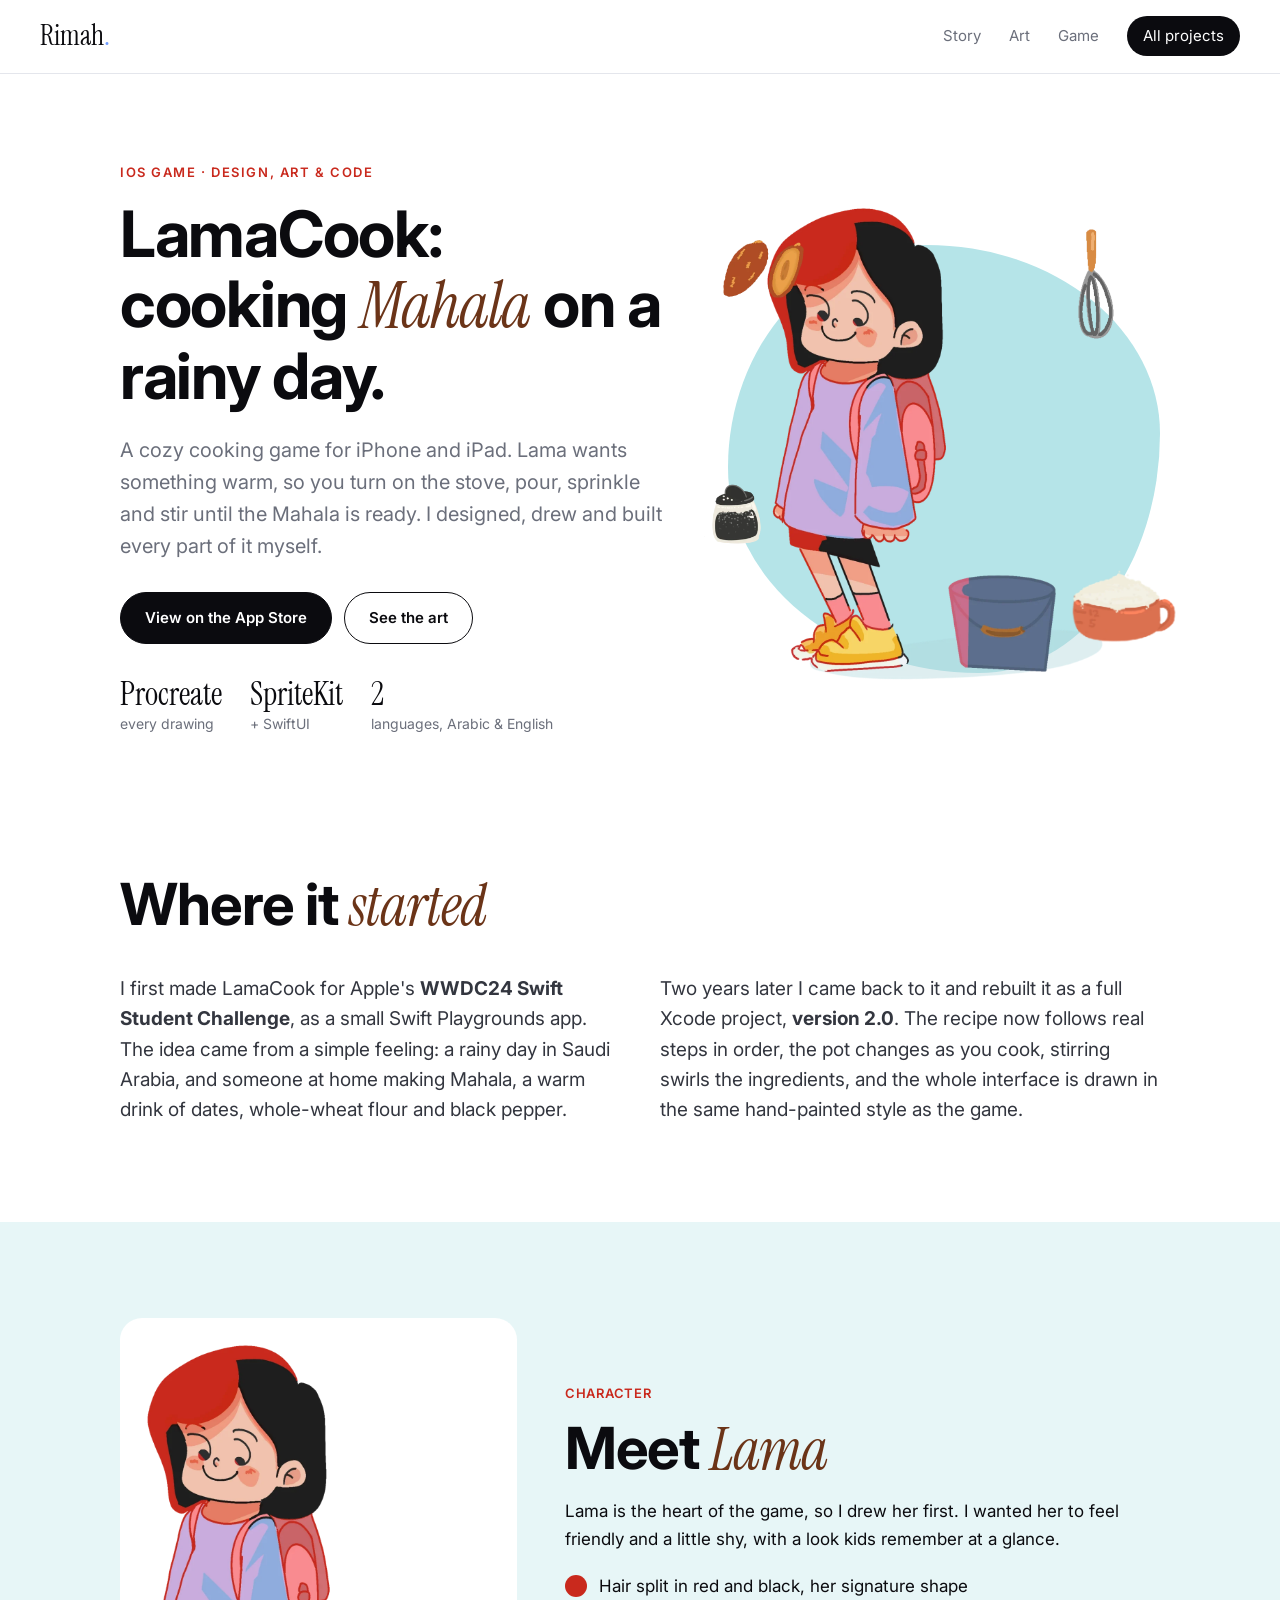
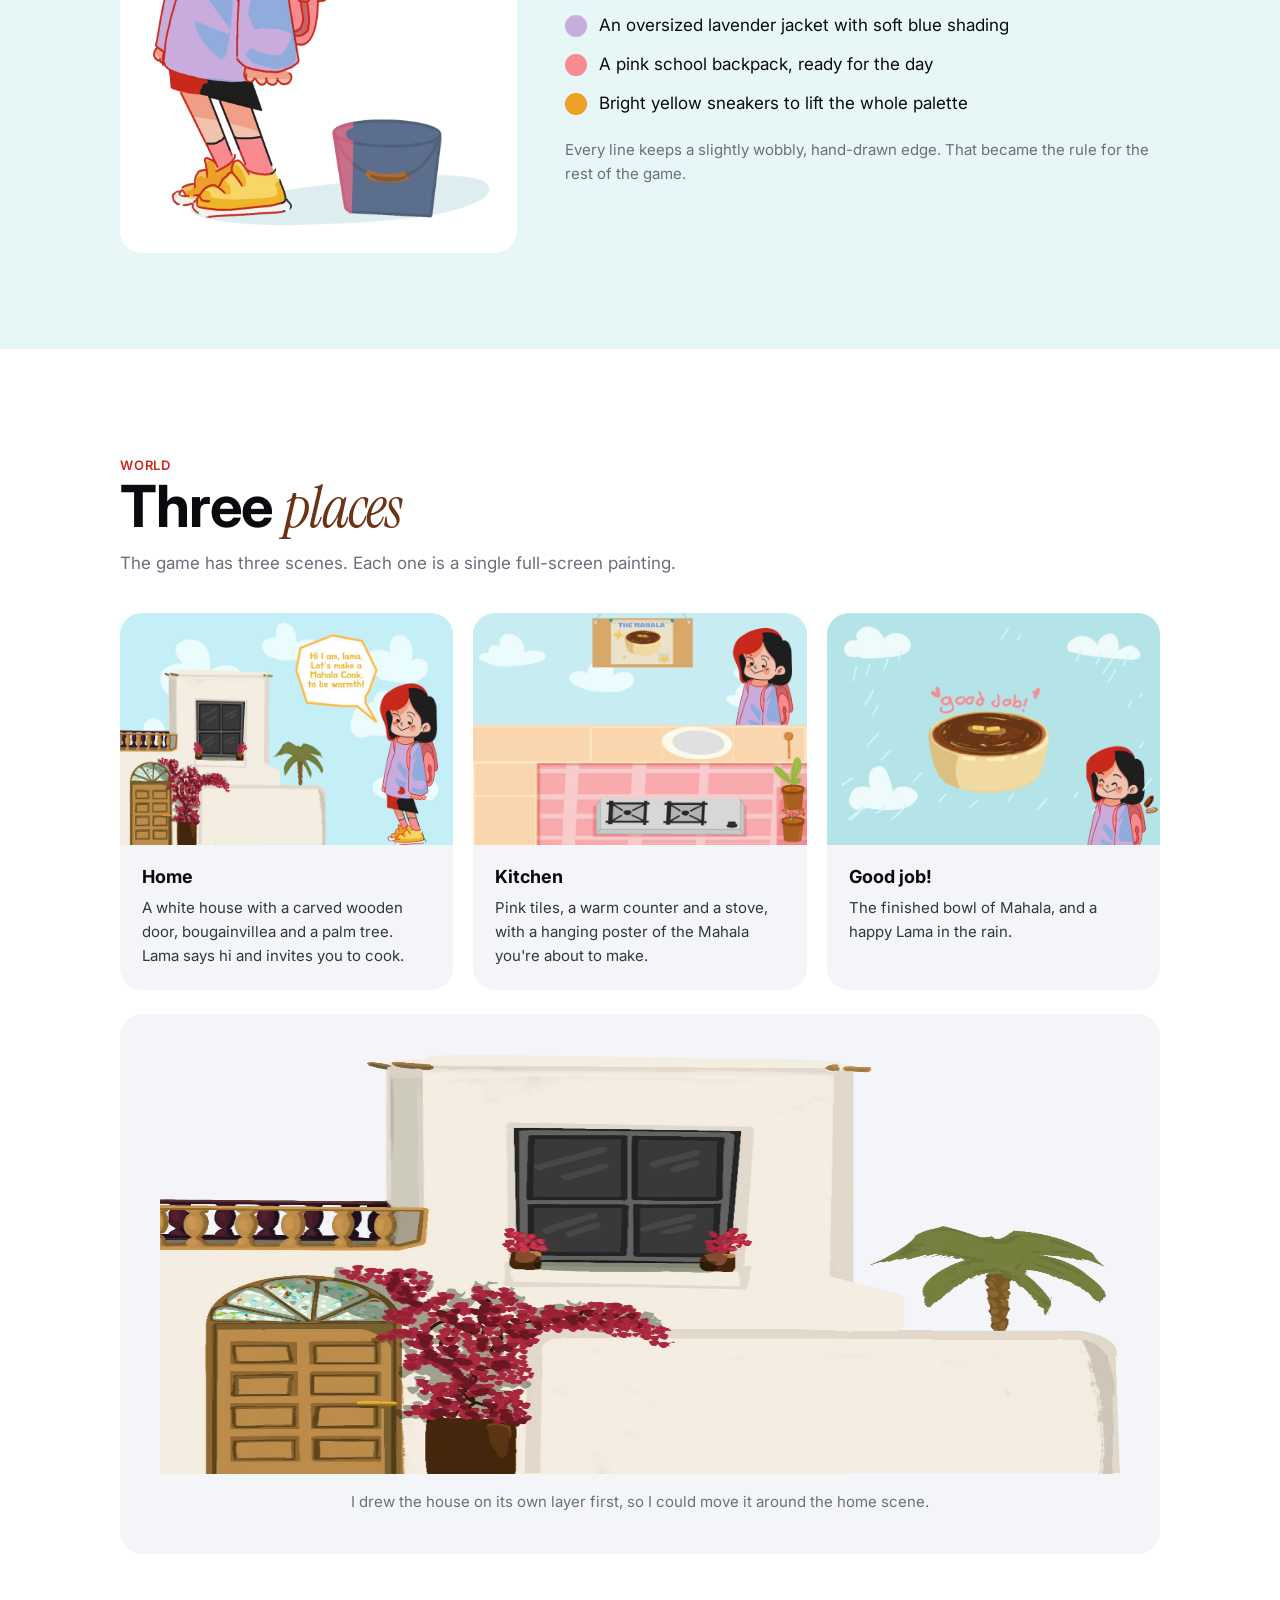
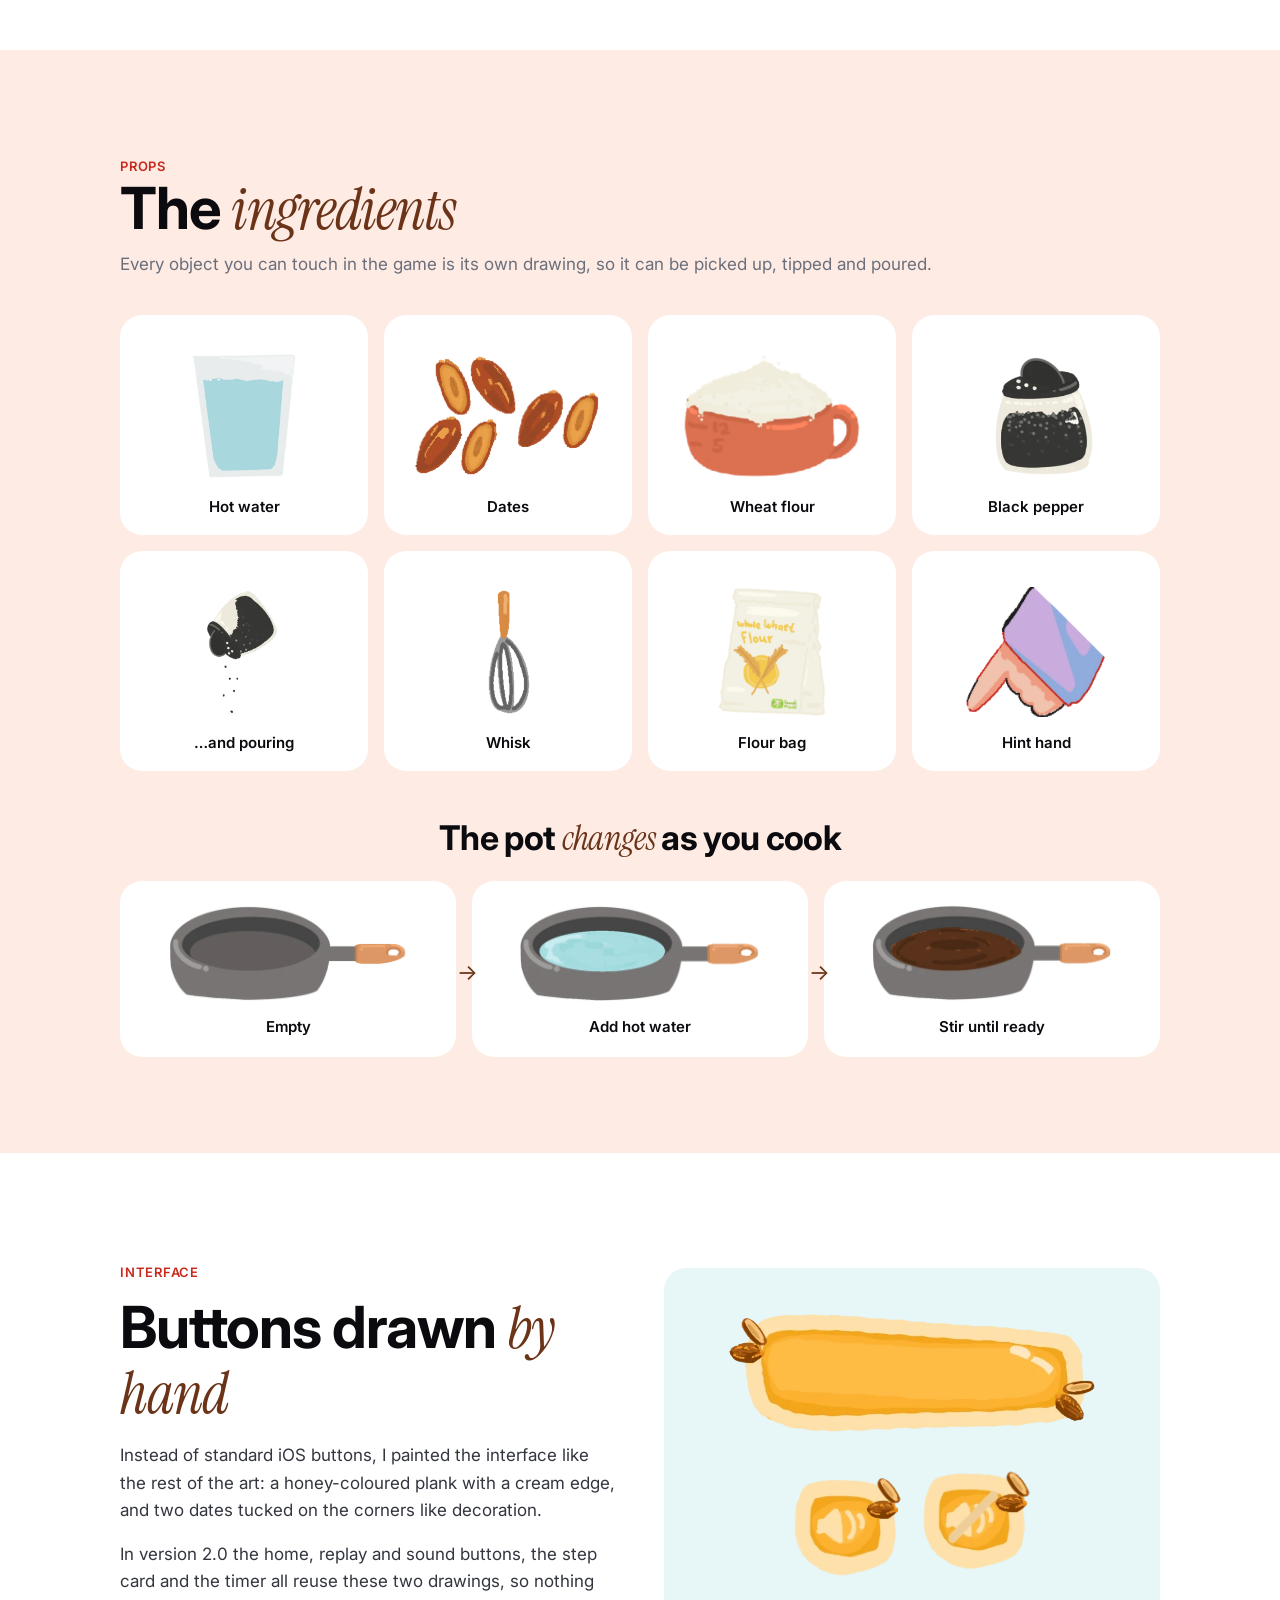
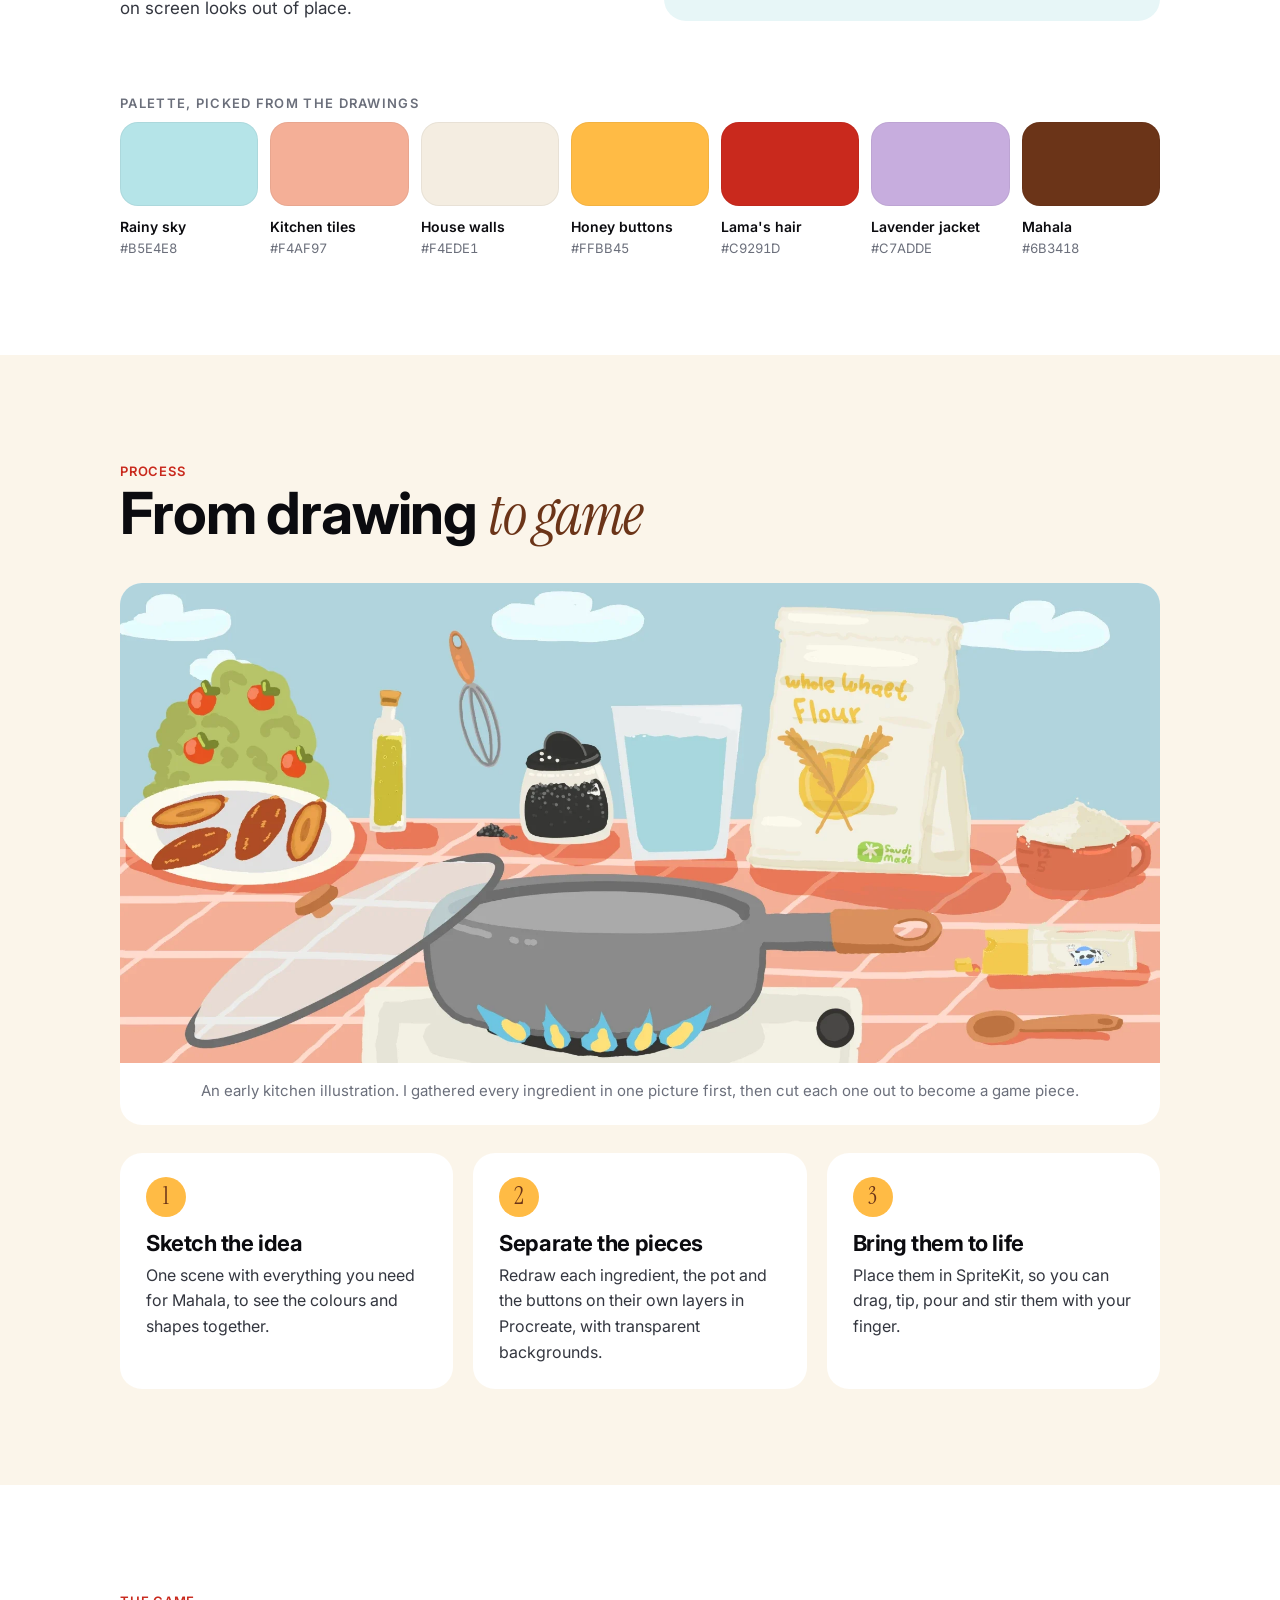
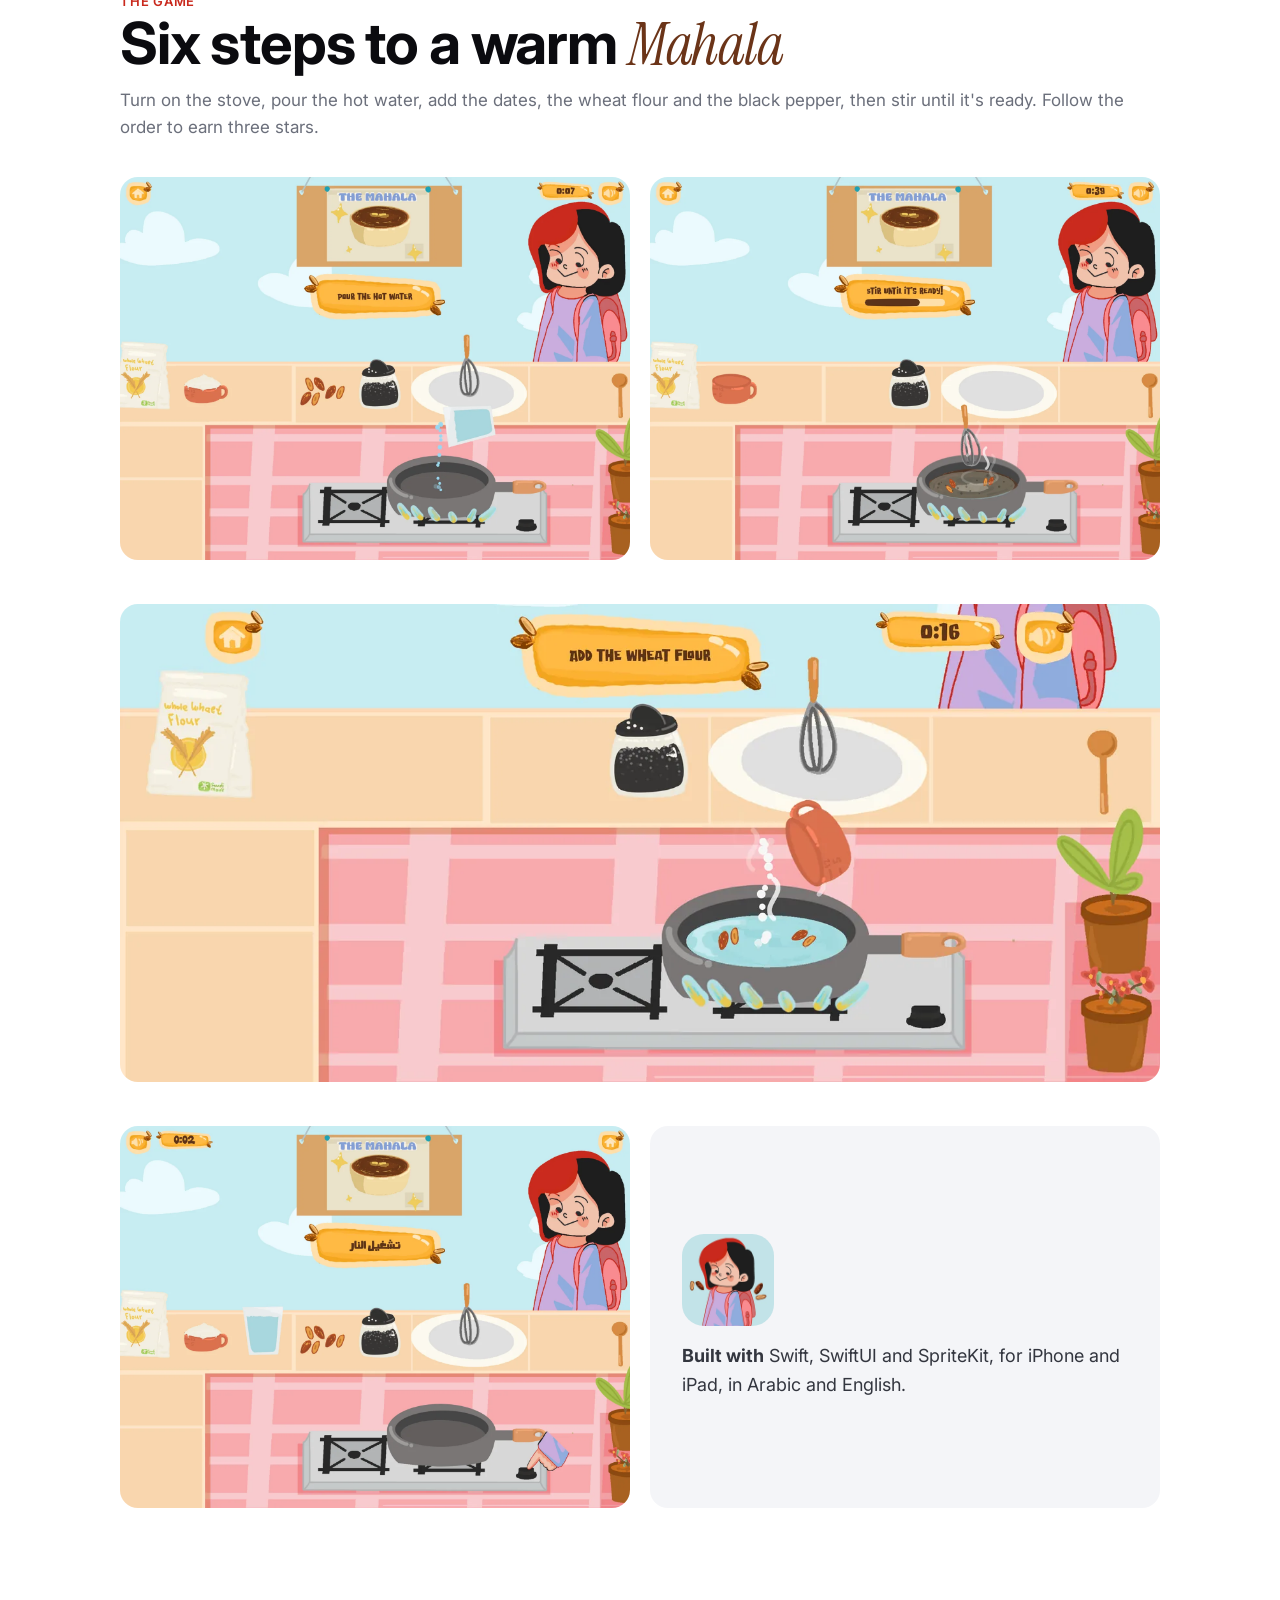
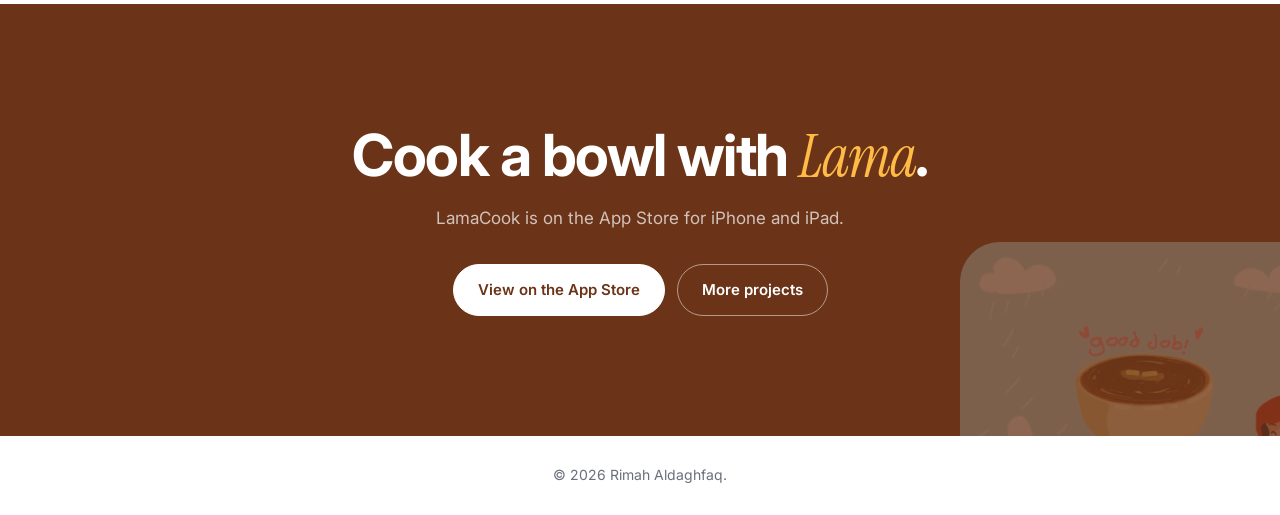
==== lamacook.html @ caafb380 "Add LamaCook game design and art page" ====
<!doctype html>
<html lang="en">
<head>
<meta charset="utf-8">
<meta name="viewport" content="width=device-width, initial-scale=1">
<title>LamaCook – Game design &amp; art · Rimah Aldaghfaq</title>
<meta name="description" content="How I designed and drew LamaCook, a cozy iOS cooking game about making Mahala on a rainy day. Character, world, props and hand-drawn UI, all drawn in Procreate.">
<meta property="og:title" content="LamaCook – Game design &amp; art">
<meta property="og:description" content="A cozy iOS cooking game, drawn by hand in Procreate.">
<meta property="og:image" content="assets/lamacook/good-job.webp">
<link rel="icon" href="assets/lamacook/icon.webp">
<link rel="preconnect" href="https://fonts.googleapis.com">
<link rel="preconnect" href="https://fonts.gstatic.com" crossorigin>
<link href="https://fonts.googleapis.com/css2?family=Instrument+Serif:ital@0;1&family=Inter:wght@300;400;500;600;700&display=swap" rel="stylesheet">
<link rel="stylesheet" href="styles.css">
<link rel="stylesheet" href="lamacook.css">
</head>
<body class="lc">

<header class="nav">
  <a class="brand" href="index.html">Rimah<span>.</span></a>
  <nav>
    <a href="#story">Story</a>
    <a href="#art">Art</a>
    <a href="#game">Game</a>
    <a class="pill" href="index.html#projects">All projects</a>
  </nav>
</header>

<main>

  <!-- HERO -->
  <section class="lc-hero">
    <div class="lc-hero-text">
      <p class="eyebrow">iOS game · Design, art &amp; code</p>
      <h1>LamaCook: cooking <em>Mahala</em> on a rainy day.</h1>
      <p class="lead">A cozy cooking game for iPhone and iPad. Lama wants something warm, so you turn on the stove, pour, sprinkle and stir until the Mahala is ready. I designed, drew and built every part of it myself.</p>
      <div class="cta">
        <a class="btn primary" href="https://apps.apple.com/app/id6478581944" target="_blank" rel="noopener">View on the App Store</a>
        <a class="btn" href="#art">See the art</a>
      </div>
      <ul class="lc-facts">
        <li><strong>Procreate</strong><span>every drawing</span></li>
        <li><strong>SpriteKit</strong><span>+ SwiftUI</span></li>
        <li><strong>2</strong><span>languages, Arabic &amp; English</span></li>
      </ul>
    </div>
    <div class="lc-hero-art" aria-hidden="true">
      <span class="lc-blob"></span>
      <img class="lc-lama" src="assets/lamacook/lama.webp" alt="" width="1000" height="1396">
      <img class="lc-float f1" src="assets/lamacook/date.webp" alt="" width="303" height="204">
      <img class="lc-float f2" src="assets/lamacook/whisk.webp" alt="" width="153" height="440">
      <img class="lc-float f3" src="assets/lamacook/cup.webp" alt="" width="488" height="343">
      <img class="lc-float f4" src="assets/lamacook/pepper.webp" alt="" width="236" height="244">
    </div>
  </section>

  <!-- STORY -->
  <section id="story" class="section lc-story">
    <div class="section-head">
      <h2>Where it <em>started</em></h2>
    </div>
    <div class="lc-two">
      <p>I first made LamaCook for Apple's <strong>WWDC24 Swift Student Challenge</strong>, as a small Swift Playgrounds app. The idea came from a simple feeling: a rainy day in Saudi Arabia, and someone at home making Mahala, a warm drink of dates, whole-wheat flour and black pepper.</p>
      <p>Two years later I came back to it and rebuilt it as a full Xcode project, <strong>version 2.0</strong>. The recipe now follows real steps in order, the pot changes as you cook, stirring swirls the ingredients, and the whole interface is drawn in the same hand-painted style as the game.</p>
    </div>
  </section>

  <!-- CHARACTER -->
  <section id="art" class="lc-band lc-sky">
    <div class="section lc-character">
      <div class="lc-character-art">
        <img src="assets/lamacook/lama.webp" alt="Lama, a girl with half red and half black hair, a lavender jacket, a pink backpack and yellow sneakers, standing next to a blue bucket" loading="lazy" width="1000" height="1396">
      </div>
      <div>
        <p class="tag">Character</p>
        <h2>Meet <em>Lama</em></h2>
        <p>Lama is the heart of the game, so I drew her first. I wanted her to feel friendly and a little shy, with a look kids remember at a glance.</p>
        <ul class="lc-notes">
          <li><b style="--c:#c9291d"></b>Hair split in red and black, her signature shape</li>
          <li><b style="--c:#c7adde"></b>An oversized lavender jacket with soft blue shading</li>
          <li><b style="--c:#f98b90"></b>A pink school backpack, ready for the day</li>
          <li><b style="--c:#ecA028"></b>Bright yellow sneakers to lift the whole palette</li>
        </ul>
        <p class="muted">Every line keeps a slightly wobbly, hand-drawn edge. That became the rule for the rest of the game.</p>
      </div>
    </div>
  </section>

  <!-- WORLD -->
  <section class="section">
    <div class="section-head">
      <p class="tag">World</p>
      <h2>Three <em>places</em></h2>
      <p>The game has three scenes. Each one is a single full-screen painting.</p>
    </div>
    <div class="lc-scenes">
      <figure class="lc-card">
        <img src="assets/lamacook/home-screen.webp" alt="Home screen: Lama in front of a white house with a palm tree and bougainvillea, saying hi in a speech bubble" loading="lazy" width="1600" height="1112">
        <figcaption><strong>Home</strong> A white house with a carved wooden door, bougainvillea and a palm tree. Lama says hi and invites you to cook.</figcaption>
      </figure>
      <figure class="lc-card">
        <img src="assets/lamacook/kitchen-screen.webp" alt="Kitchen scene: a pink tiled wall, a counter and a two-burner stove under a Mahala poster" loading="lazy" width="1600" height="1112">
        <figcaption><strong>Kitchen</strong> Pink tiles, a warm counter and a stove, with a hanging poster of the Mahala you're about to make.</figcaption>
      </figure>
      <figure class="lc-card">
        <img src="assets/lamacook/good-job.webp" alt="Result scene: a bowl of Mahala with butter on top, the words good job, and Lama smiling in the rain" loading="lazy" width="1600" height="1112">
        <figcaption><strong>Good job!</strong> The finished bowl of Mahala, and a happy Lama in the rain.</figcaption>
      </figure>
    </div>
    <figure class="lc-wide">
      <img src="assets/lamacook/house.webp" alt="The house drawing on its own, before it was placed in the home scene" loading="lazy" width="1239" height="1051">
      <figcaption>I drew the house on its own layer first, so I could move it around the home scene.</figcaption>
    </figure>
  </section>

  <!-- PROPS -->
  <section class="lc-band lc-tiles">
    <div class="section">
      <div class="section-head">
        <p class="tag">Props</p>
        <h2>The <em>ingredients</em></h2>
        <p>Every object you can touch in the game is its own drawing, so it can be picked up, tipped and poured.</p>
      </div>
      <div class="lc-props">
        <figure><img src="assets/lamacook/water.webp" alt="A glass of hot water" loading="lazy" width="379" height="446"><figcaption>Hot water</figcaption></figure>
        <figure><img src="assets/lamacook/dates.webp" alt="A handful of dates" loading="lazy" width="385" height="258"><figcaption>Dates</figcaption></figure>
        <figure><img src="assets/lamacook/cup.webp" alt="A red measuring cup full of flour" loading="lazy" width="488" height="343"><figcaption>Wheat flour</figcaption></figure>
        <figure><img src="assets/lamacook/pepper.webp" alt="A black pepper jar" loading="lazy" width="236" height="244"><figcaption>Black pepper</figcaption></figure>
        <figure><img src="assets/lamacook/pepper-pour.webp" alt="The pepper jar tipped over, with pepper falling" loading="lazy" width="257" height="409"><figcaption>…and pouring</figcaption></figure>
        <figure><img src="assets/lamacook/whisk.webp" alt="A whisk with a wooden handle" loading="lazy" width="153" height="440"><figcaption>Whisk</figcaption></figure>
        <figure><img src="assets/lamacook/flour.webp" alt="A bag of whole-wheat flour labelled Saudi made" loading="lazy" width="500" height="593"><figcaption>Flour bag</figcaption></figure>
        <figure><img src="assets/lamacook/hand.webp" alt="A pointing hand used for hints" loading="lazy" width="346" height="316"><figcaption>Hint hand</figcaption></figure>
      </div>

      <div class="lc-pot">
        <h3>The pot <em>changes</em> as you cook</h3>
        <ol>
          <li><img src="assets/lamacook/pot.webp" alt="An empty pan" loading="lazy" width="500" height="201"><span>Empty</span></li>
          <li><img src="assets/lamacook/water-pot.webp" alt="The pan with hot water" loading="lazy" width="500" height="200"><span>Add hot water</span></li>
          <li><img src="assets/lamacook/mahala-pot.webp" alt="The pan full of brown Mahala" loading="lazy" width="500" height="200"><span>Stir until ready</span></li>
        </ol>
      </div>
    </div>
  </section>

  <!-- UI -->
  <section class="section">
    <div class="lc-ui">
      <div>
        <p class="tag">Interface</p>
        <h2>Buttons drawn <em>by hand</em></h2>
        <p>Instead of standard iOS buttons, I painted the interface like the rest of the art: a honey-coloured plank with a cream edge, and two dates tucked on the corners like decoration.</p>
        <p>In version 2.0 the home, replay and sound buttons, the step card and the timer all reuse these two drawings, so nothing on screen looks out of place.</p>
      </div>
      <div class="lc-ui-art">
        <img src="assets/lamacook/plank.webp" alt="A honey-coloured plank button with dates on the corners" loading="lazy" width="720" height="248">
        <img src="assets/lamacook/sound-buttons.webp" alt="Sound on and sound off buttons in the same style" loading="lazy" width="524" height="243">
      </div>
    </div>

    <div class="lc-palette" aria-label="Colour palette">
      <h3 class="mini">Palette, picked from the drawings</h3>
      <ul>
        <li style="--c:#b5e4e8"><span>Rainy sky</span>#B5E4E8</li>
        <li style="--c:#f4af97"><span>Kitchen tiles</span>#F4AF97</li>
        <li style="--c:#f4ede1"><span>House walls</span>#F4EDE1</li>
        <li style="--c:#ffbb45"><span>Honey buttons</span>#FFBB45</li>
        <li style="--c:#c9291d"><span>Lama's hair</span>#C9291D</li>
        <li style="--c:#c7adde"><span>Lavender jacket</span>#C7ADDE</li>
        <li style="--c:#6b3418"><span>Mahala</span>#6B3418</li>
      </ul>
    </div>
  </section>

  <!-- PROCESS -->
  <section class="lc-band lc-cream">
    <div class="section">
      <div class="section-head">
        <p class="tag">Process</p>
        <h2>From drawing <em>to game</em></h2>
      </div>
      <figure class="lc-wide flat">
        <img src="assets/lamacook/kitchen.webp" alt="An early kitchen illustration with all the ingredients on a tiled counter: dates, oil, whisk, pepper, water, flour, a cup of flour, butter and a pan on the stove" loading="lazy" width="2000" height="923">
        <figcaption>An early kitchen illustration. I gathered every ingredient in one picture first, then cut each one out to become a game piece.</figcaption>
      </figure>
      <ol class="lc-steps">
        <li><b>1</b><h3>Sketch the idea</h3><p>One scene with everything you need for Mahala, to see the colours and shapes together.</p></li>
        <li><b>2</b><h3>Separate the pieces</h3><p>Redraw each ingredient, the pot and the buttons on their own layers in Procreate, with transparent backgrounds.</p></li>
        <li><b>3</b><h3>Bring them to life</h3><p>Place them in SpriteKit, so you can drag, tip, pour and stir them with your finger.</p></li>
      </ol>
    </div>
  </section>

  <!-- GAME -->
  <section id="game" class="section">
    <div class="section-head">
      <p class="tag">The game</p>
      <h2>Six steps to a warm <em>Mahala</em></h2>
      <p>Turn on the stove, pour the hot water, add the dates, the wheat flour and the black pepper, then stir until it's ready. Follow the order to earn three stars.</p>
    </div>
    <div class="lc-shots">
      <img src="assets/lamacook/shot-water.webp" alt="iPad: pouring hot water into the pan" loading="lazy" width="1600" height="1200">
      <img src="assets/lamacook/shot-stir.webp" alt="iPad: stirring the Mahala with the whisk" loading="lazy" width="1600" height="1200">
      <img class="wide" src="assets/lamacook/shot-flour.webp" alt="iPhone: adding the wheat flour" loading="lazy" width="1600" height="736">
      <img src="assets/lamacook/shot-arabic.webp" alt="iPad in Arabic: the first step, turning on the stove" loading="lazy" width="1600" height="1200">
      <div class="lc-shot-note">
        <img src="assets/lamacook/icon.webp" alt="LamaCook app icon" loading="lazy" width="400" height="400">
        <p><strong>Built with</strong> Swift, SwiftUI and SpriteKit, for iPhone and iPad, in Arabic and English.</p>
      </div>
    </div>
  </section>

  <!-- CTA -->
  <section class="contact lc-end">
    <img class="lc-end-art" src="assets/lamacook/good-job.webp" alt="" aria-hidden="true" loading="lazy" width="1600" height="1112">
    <h2>Cook a bowl with <em>Lama</em>.</h2>
    <p>LamaCook is on the App Store for iPhone and iPad.</p>
    <div class="cta center">
      <a class="btn primary" href="https://apps.apple.com/app/id6478581944" target="_blank" rel="noopener">View on the App Store</a>
      <a class="btn light" href="index.html#projects">More projects</a>
    </div>
  </section>
</main>

<footer>© 2026 Rimah Aldaghfaq. </footer>

</body>
</html>
---- styles.css ----
:root {
  --ink: #0b0b0f;
  --paper: #ffffff;
  --soft: #f4f5f8;
  --muted: #6b6f7b;
  --line: #e4e6ec;
  --blue: #6f9cff;
  --blue-deep: #3d6fe8;
  --blue-soft: #e8efff;
  --serif: "Instrument Serif", Georgia, "Times New Roman", serif;
  --sans: "Inter", -apple-system, BlinkMacSystemFont, "Segoe UI", Arial, sans-serif;
  --radius: 22px;
  --max: 1120px;
}

* { box-sizing: border-box; }
html { scroll-behavior: smooth; }
body {
  margin: 0;
  background: var(--paper);
  color: var(--ink);
  font-family: var(--sans);
  font-size: 17px;
  line-height: 1.6;
  -webkit-font-smoothing: antialiased;
}
img { max-width: 100%; height: auto; display: block; }
a { color: inherit; }
em { font-family: var(--serif); font-style: italic; font-weight: 400; }
h1, h2, h3 { line-height: 1.1; margin: 0; letter-spacing: -0.02em; }

/* NAV */
.nav {
  position: sticky; top: 0; z-index: 10;
  display: flex; justify-content: space-between; align-items: center;
  padding: 14px clamp(16px, 4vw, 40px);
  background: rgba(255,255,255,0.8);
  backdrop-filter: saturate(180%) blur(16px);
  -webkit-backdrop-filter: saturate(180%) blur(16px);
  border-bottom: 1px solid var(--line);
}
.brand { font-family: var(--serif); font-size: 28px; text-decoration: none; }
.brand span { color: var(--blue); }
.nav nav { display: flex; gap: clamp(10px, 2.5vw, 28px); align-items: center; font-size: 15px; }
.nav nav a { text-decoration: none; color: var(--muted); }
.nav nav a:hover { color: var(--ink); }
.nav .pill { color: var(--paper) !important; background: var(--ink); padding: 8px 16px; border-radius: 999px; }

/* HERO */
.hero {
  max-width: var(--max); margin: 0 auto;
  display: grid; grid-template-columns: 0.9fr 1.1fr; gap: 40px; align-items: center;
  padding: clamp(40px, 8vw, 96px) clamp(16px, 4vw, 40px) 56px;
}
.hero-logo { width: 100%; max-width: 380px; justify-self: center; filter: drop-shadow(0 30px 40px rgba(61,111,232,0.25)); animation: float 7s ease-in-out infinite; }
@keyframes float { 50% { transform: translateY(-14px) rotate(-1.5deg); } }
.eyebrow { text-transform: uppercase; letter-spacing: 0.12em; font-size: 13px; color: var(--blue-deep); font-weight: 600; margin: 0 0 16px; }
.hero h1 { font-size: clamp(38px, 5.4vw, 66px); font-weight: 700; }
.hero h1 em { color: var(--blue-deep); }
.lead { font-size: clamp(17px, 1.6vw, 20px); color: var(--muted); margin: 22px 0 30px; max-width: 34em; }

.cta { display: flex; flex-wrap: wrap; gap: 12px; }
.cta.center { justify-content: center; }
.btn {
  display: inline-block; text-decoration: none; font-weight: 600; font-size: 15px;
  padding: 13px 24px; border-radius: 999px; border: 1.5px solid var(--ink);
  transition: transform .15s ease, background .15s ease;
}
.btn:hover { transform: translateY(-2px); }
.btn.primary { background: var(--ink); color: var(--paper); }
.btn.light { border-color: rgba(255,255,255,0.5); color: var(--paper); }

/* STATS */
.stats {
  max-width: var(--max); margin: 0 auto 24px;
  display: grid; grid-template-columns: repeat(4, 1fr);
  padding: 0 clamp(16px, 4vw, 40px);
}
.stats div { padding: 22px 18px; border-top: 1px solid var(--line); }
.stats strong { display: block; font-family: var(--serif); font-size: 52px; font-weight: 400; line-height: 1; }
.stats span { color: var(--muted); font-size: 14px; }

/* SECTIONS */
.section { max-width: var(--max); margin: 0 auto; padding: clamp(56px, 8vw, 96px) clamp(16px, 4vw, 40px); }
.section-head { margin-bottom: 36px; }
.section-head h2, .about h2, .contact h2 { font-size: clamp(36px, 5vw, 58px); font-weight: 700; }
.section-head p { color: var(--muted); margin: 10px 0 0; }

/* PROJECTS */
.project {
  background: var(--soft); border-radius: var(--radius); overflow: hidden;
  display: flex; flex-direction: column;
  transition: transform .25s ease, box-shadow .25s ease;
}
.project:hover { transform: translateY(-4px); box-shadow: 0 24px 50px rgba(11,11,15,0.08); }
.project-body { padding: 26px 28px 30px; }
.project h3 { font-size: 30px; margin-bottom: 10px; }
.project p { margin: 0 0 12px; }
.project ul { margin: 4px 0 14px; padding-left: 20px; }
.project li { margin-bottom: 4px; }
.tag { font-size: 13px; font-weight: 600; color: var(--blue-deep); text-transform: uppercase; letter-spacing: 0.06em; }
.stack { font-size: 14px; color: var(--muted); margin-top: 8px !important; }
.link { font-weight: 600; color: var(--blue-deep); text-decoration: none; }

.featured, .wide { display: grid; grid-template-columns: 1.15fr 0.85fr; margin-bottom: 24px; }
.featured .project-body, .wide .project-body { padding: clamp(28px, 4vw, 48px); }
.featured h3, .wide h3 { font-size: clamp(36px, 4vw, 48px); }
.wide { margin-top: 24px; grid-template-columns: 0.9fr 1.1fr; }

.grid { display: grid; grid-template-columns: repeat(2, 1fr); gap: 24px; }

.project-art { min-height: 220px; display: grid; place-items: center; position: relative; }
.art-img { background: linear-gradient(160deg, var(--blue-soft), #fff); padding: 26px; }
.art-img img { border-radius: 14px; box-shadow: 0 18px 40px rgba(11,11,15,0.15); max-height: 260px; object-fit: contain; }
.art-img.dark { background: radial-gradient(circle at 70% 30%, #2a2350, var(--ink)); }

.art-hayah { background: radial-gradient(circle at 50% 40%, #dfe8ff, var(--blue-soft) 45%, #cfdcff); padding: 30px; gap: 18px; }
.ring {
  width: 180px; height: 180px; border-radius: 50%;
  display: flex; flex-direction: column; align-items: center; justify-content: center;
  background: rgba(255,255,255,0.75);
  box-shadow: inset 0 0 0 10px rgba(111,156,255,0.35), 0 20px 50px rgba(61,111,232,0.25);
}
.ring span, .ring small { font-size: 13px; color: var(--muted); text-transform: uppercase; letter-spacing: .1em; }
.ring strong { font-family: var(--serif); font-size: 72px; font-weight: 400; color: var(--blue-deep); line-height: 1; }
.signals { list-style: none; padding: 0; margin: 0; display: flex; flex-wrap: wrap; gap: 8px; justify-content: center; }
.signals li { background: #fff; border-radius: 999px; padding: 6px 14px; font-size: 13px; font-weight: 500; }

.art-wave { background: var(--ink); padding: 40px; }
.art-wave svg { width: 100%; height: 120px; }
.art-wave polyline { fill: none; stroke: var(--blue); stroke-width: 2.5; stroke-linejoin: round; stroke-linecap: round; vector-effect: non-scaling-stroke; }

.art-convert { background: linear-gradient(135deg, #fff, var(--blue-soft)); display: flex; gap: 18px; justify-content: center; align-items: center; }
.art-convert span { background: #fff; border-radius: 14px; padding: 26px 22px; font-weight: 700; letter-spacing: .08em; box-shadow: 0 14px 30px rgba(11,11,15,0.1); }
.art-convert b { font-size: 30px; color: var(--blue-deep); }

.art-lamacook { background: linear-gradient(160deg, #e7f6f7, #fdebe4); }
.wide .art-lamacook img { max-height: 320px; }

.art-jarrah { background: linear-gradient(160deg, #fff6ec, #ffe7d1); }
.art-jarrah span { font-family: var(--serif); font-style: italic; font-size: 30px; color: #8a5a2b; padding: 0 24px; text-align: center; }

/* EXPERIENCE */
.dark-band { max-width: none; background: var(--ink); color: var(--paper); }
.dark-band > * { max-width: calc(var(--max) - 80px); margin-left: auto; margin-right: auto; }
.timeline { list-style: none; padding: 0; margin: 0; }
.timeline li { display: grid; grid-template-columns: 220px 1fr; gap: 24px; padding: 30px 0; border-top: 1px solid rgba(255,255,255,0.14); }
.timeline .when { color: var(--blue); font-weight: 500; margin: 4px 0 0; }
.timeline h3 { font-size: 26px; }
.timeline .where { color: rgba(255,255,255,0.6); margin: 6px 0 10px; }
.timeline p { margin-top: 0; color: rgba(255,255,255,0.85); }

/* ABOUT */
.about { display: grid; grid-template-columns: 1fr 1fr; gap: 48px; }
.about-text p { color: #33363f; font-size: 18px; }
.mini { font-size: 13px; text-transform: uppercase; letter-spacing: .1em; color: var(--muted); margin: 28px 0 12px; font-weight: 600; }
.card .mini { margin-top: 0; }
.chips { list-style: none; padding: 0; margin: 0; display: flex; flex-wrap: wrap; gap: 8px; }
.chips li { border: 1px solid var(--line); border-radius: 999px; padding: 6px 14px; font-size: 14px; }
.cards { display: grid; gap: 16px; }
.card { background: var(--soft); border-radius: var(--radius); padding: 24px 26px; }
.card p { margin: 0 0 12px; }
.card p:last-child { margin: 0; }
.muted { color: var(--muted); font-size: 15px; }
.plain { margin: 0; padding-left: 18px; }
.plain li { margin-bottom: 6px; }

/* CONTACT */
.contact {
  position: relative; overflow: hidden; text-align: center;
  background: var(--ink); color: var(--paper);
  padding: clamp(72px, 10vw, 120px) clamp(16px, 4vw, 40px);
}
.contact h2 { position: relative; }
.contact h2 em { color: var(--blue); }
.contact p { position: relative; color: rgba(255,255,255,0.7); margin: 16px 0 32px; }
.contact .cta { position: relative; }
.contact .btn.primary { background: var(--paper); color: var(--ink); border-color: var(--paper); }
.glass { position: absolute; width: 420px; right: -80px; top: -60px; opacity: 0.35; pointer-events: none; }

footer { text-align: center; padding: 28px 16px; color: var(--muted); font-size: 14px; }

/* RESPONSIVE */
@media (max-width: 880px) {
  .hero, .featured, .wide, .about { grid-template-columns: 1fr; }
  .hero { text-align: left; }
  .hero { gap: 12px; padding-top: 32px; }
  .hero-logo { max-width: 170px; justify-self: start; }
  .featured .project-art, .wide .project-art { order: -1; }
  .stats { grid-template-columns: repeat(2, 1fr); }
  .timeline li { grid-template-columns: 1fr; gap: 6px; }
}
@media (max-width: 600px) {
  body { font-size: 16px; }
  .grid { grid-template-columns: 1fr; }
  .nav nav a:not(.pill) { display: none; }
  .stats strong { font-size: 42px; }
  .glass { width: 260px; right: -90px; }
}
@media (prefers-reduced-motion: reduce) {
  .hero-logo { animation: none; }
  html { scroll-behavior: auto; }
}
---- lamacook.css ----
/* LamaCook project page. Uses the shared styles.css and adds the game's warm palette. */
.lc {
  --sky: #b5e4e8;
  --sky-soft: #e7f6f7;
  --tile: #f4af97;
  --tile-soft: #fdebe4;
  --cream: #fbf5ea;
  --honey: #ffbb45;
  --brown: #6b3418;
  --berry: #c9291d;
}
.lc .eyebrow, .lc .tag { color: var(--berry); }
.lc h1 em, .lc h2 em, .lc h3 em { color: var(--brown); }

/* HERO */
.lc-hero {
  max-width: var(--max); margin: 0 auto;
  display: grid; grid-template-columns: 1.1fr 0.9fr; gap: 40px; align-items: center;
  padding: clamp(40px, 7vw, 88px) clamp(16px, 4vw, 40px) 40px;
}
.lc-hero h1 { font-size: clamp(38px, 5.2vw, 64px); font-weight: 700; }
.lc-facts { list-style: none; padding: 0; margin: 34px 0 0; display: flex; flex-wrap: wrap; gap: 28px; }
.lc-facts strong { display: block; font-family: var(--serif); font-weight: 400; font-size: 32px; line-height: 1; }
.lc-facts span { color: var(--muted); font-size: 14px; }

.lc-hero-art { position: relative; aspect-ratio: 1 / 1.08; max-width: 460px; width: 100%; justify-self: center; }
.lc-blob {
  position: absolute; inset: 8% 0 4% 4%;
  background: var(--sky);
  border-radius: 46% 54% 42% 58% / 52% 44% 56% 48%;
}
.lc-lama { position: absolute; left: 12%; bottom: 2%; width: 76%; }
.lc-float { position: absolute; animation: bob 6s ease-in-out infinite; }
.f1 { width: 22%; top: 6%; left: 2%; }
.f2 { width: 9%; top: 4%; right: 10%; animation-delay: -1.5s; }
.f3 { width: 24%; bottom: 10%; right: -4%; animation-delay: -3s; }
.f4 { width: 14%; bottom: 30%; left: -2%; animation-delay: -4.5s; }
@keyframes bob { 50% { transform: translateY(-12px) rotate(-6deg); } }

/* STORY */
.lc-two { display: grid; grid-template-columns: 1fr 1fr; gap: 40px; }
.lc-two p { font-size: 19px; color: #33363f; margin: 0; }

/* COLOURED BANDS */
.lc-band { max-width: none; }
.lc-sky { background: var(--sky-soft); }
.lc-tiles { background: var(--tile-soft); }
.lc-cream { background: var(--cream); }

/* CHARACTER */
.lc-character { display: grid; grid-template-columns: 0.8fr 1.2fr; gap: 48px; align-items: center; }
.lc-character-art { background: #fff; border-radius: var(--radius); padding: 24px; }
.lc-character h2 { font-size: clamp(36px, 5vw, 58px); margin: 6px 0 16px; }
.lc-notes { list-style: none; padding: 0; margin: 20px 0; display: grid; gap: 12px; }
.lc-notes li { display: flex; gap: 12px; align-items: center; }
.lc-notes b { flex: none; width: 22px; height: 22px; border-radius: 50%; background: var(--c); }

/* SCENES */
.lc-scenes { display: grid; grid-template-columns: repeat(3, 1fr); gap: 20px; }
.lc-card { margin: 0; background: var(--soft); border-radius: var(--radius); overflow: hidden; }
.lc-card img { aspect-ratio: 1600 / 1112; object-fit: cover; width: 100%; }
.lc-card figcaption { padding: 18px 22px 22px; font-size: 15px; color: #33363f; }
.lc-card strong { display: block; font-size: 18px; color: var(--ink); margin-bottom: 4px; }
.lc-wide { margin: 24px 0 0; background: var(--soft); border-radius: var(--radius); padding: clamp(20px, 4vw, 40px); }
.lc-wide img { max-height: 420px; margin: 0 auto; }
.lc-wide figcaption { text-align: center; color: var(--muted); font-size: 15px; margin-top: 16px; }
.lc-wide.flat { background: #fff; padding: 0; overflow: hidden; }
.lc-wide.flat img { max-height: none; width: 100%; }
.lc-wide.flat figcaption { padding: 0 24px 22px; }

/* PROPS */
.lc-props { display: grid; grid-template-columns: repeat(4, 1fr); gap: 16px; }
.lc-props figure {
  margin: 0; background: #fff; border-radius: var(--radius);
  display: flex; flex-direction: column; align-items: center; justify-content: flex-end;
  padding: 24px 16px 16px; min-height: 220px;
  transition: transform .25s ease;
}
.lc-props figure:hover { transform: translateY(-4px) rotate(-1deg); }
.lc-props img { max-height: 130px; width: auto; object-fit: contain; flex: 1; }
.lc-props figcaption { margin-top: 14px; font-weight: 600; font-size: 15px; }

.lc-pot { margin-top: 48px; text-align: center; }
.lc-pot h3 { font-size: clamp(26px, 3vw, 34px); margin-bottom: 24px; }
.lc-pot ol { list-style: none; padding: 0; margin: 0; display: grid; grid-template-columns: repeat(3, 1fr); gap: 16px; counter-reset: pot; }
.lc-pot li { background: #fff; border-radius: var(--radius); padding: 24px 20px 18px; display: flex; flex-direction: column; align-items: center; gap: 14px; position: relative; }
.lc-pot li + li::before { content: "→"; position: absolute; left: -15px; top: 42%; font-size: 22px; color: var(--brown); }
.lc-pot img { height: 96px; width: auto; object-fit: contain; }
.lc-pot span { font-weight: 600; font-size: 15px; }

/* UI */
.lc-ui { display: grid; grid-template-columns: 1fr 1fr; gap: 48px; align-items: center; }
.lc-ui h2 { font-size: clamp(36px, 5vw, 58px); margin: 6px 0 16px; }
.lc-ui p { color: #33363f; }
.lc-ui-art { background: var(--sky-soft); border-radius: var(--radius); padding: 40px 28px; display: grid; gap: 28px; justify-items: center; }
.lc-ui-art img:first-child { width: 86%; }
.lc-ui-art img:last-child { width: 56%; }

.lc-palette { margin-top: 56px; }
.lc-palette ul { list-style: none; padding: 0; margin: 0; display: grid; grid-template-columns: repeat(7, 1fr); gap: 12px; }
.lc-palette li { font-size: 13px; color: var(--muted); font-variant-numeric: tabular-nums; }
.lc-palette li::before { content: ""; display: block; height: 84px; border-radius: 18px; background: var(--c); margin-bottom: 10px; box-shadow: inset 0 0 0 1px rgba(0,0,0,0.05); }
.lc-palette span { display: block; color: var(--ink); font-weight: 600; font-size: 14px; }

/* PROCESS */
.lc-steps { list-style: none; padding: 0; margin: 28px 0 0; display: grid; grid-template-columns: repeat(3, 1fr); gap: 20px; }
.lc-steps li { background: #fff; border-radius: var(--radius); padding: 24px 26px; }
.lc-steps b {
  display: grid; place-items: center; width: 40px; height: 40px; border-radius: 50%;
  background: var(--honey); color: var(--brown); font-family: var(--serif); font-size: 24px; font-weight: 400; margin-bottom: 14px;
}
.lc-steps h3 { font-size: 22px; margin-bottom: 8px; }
.lc-steps p { margin: 0; color: #33363f; font-size: 16px; }

/* SCREENSHOTS */
.lc-shots { display: grid; grid-template-columns: repeat(2, 1fr); gap: 20px; }
.lc-shots img { border-radius: 18px; width: 100%; }
.lc-shots .wide { grid-column: span 2; }
.lc-shot-note { background: var(--soft); border-radius: 18px; display: flex; flex-direction: column; justify-content: center; align-items: flex-start; gap: 16px; padding: 32px; }
.lc-shot-note img { width: 92px; border-radius: 22px; }
.lc-shot-note p { margin: 0; font-size: 18px; color: #33363f; }

/* END */
.lc-end { background: var(--brown); }
.lc-end .btn.primary { color: var(--brown); }
.lc-end h2 em { color: var(--honey); }
.lc-end-art { position: absolute; width: 380px; right: -60px; bottom: -70px; opacity: 0.25; border-radius: 40px; pointer-events: none; }

/* RESPONSIVE */
@media (max-width: 880px) {
  .lc-hero, .lc-two, .lc-character, .lc-ui { grid-template-columns: 1fr; }
  .lc-hero-art { max-width: 320px; order: -1; }
  .lc-scenes { grid-template-columns: 1fr; }
  .lc-props { grid-template-columns: repeat(2, 1fr); }
  .lc-palette ul { grid-template-columns: repeat(4, 1fr); }
  .lc-steps { grid-template-columns: 1fr; }
  .lc-character-art { max-width: 360px; }
}
@media (max-width: 600px) {
  .lc-shots { grid-template-columns: 1fr; }
  .lc-shots .wide { grid-column: auto; }
  .lc-pot ol { grid-template-columns: 1fr; }
  .lc-pot li + li::before { content: "↓"; left: 50%; top: -22px; transform: translateX(-50%); }
  .lc-palette ul { grid-template-columns: repeat(2, 1fr); }
  .lc-end-art { width: 240px; }
}
@media (prefers-reduced-motion: reduce) {
  .lc-float { animation: none; }
}
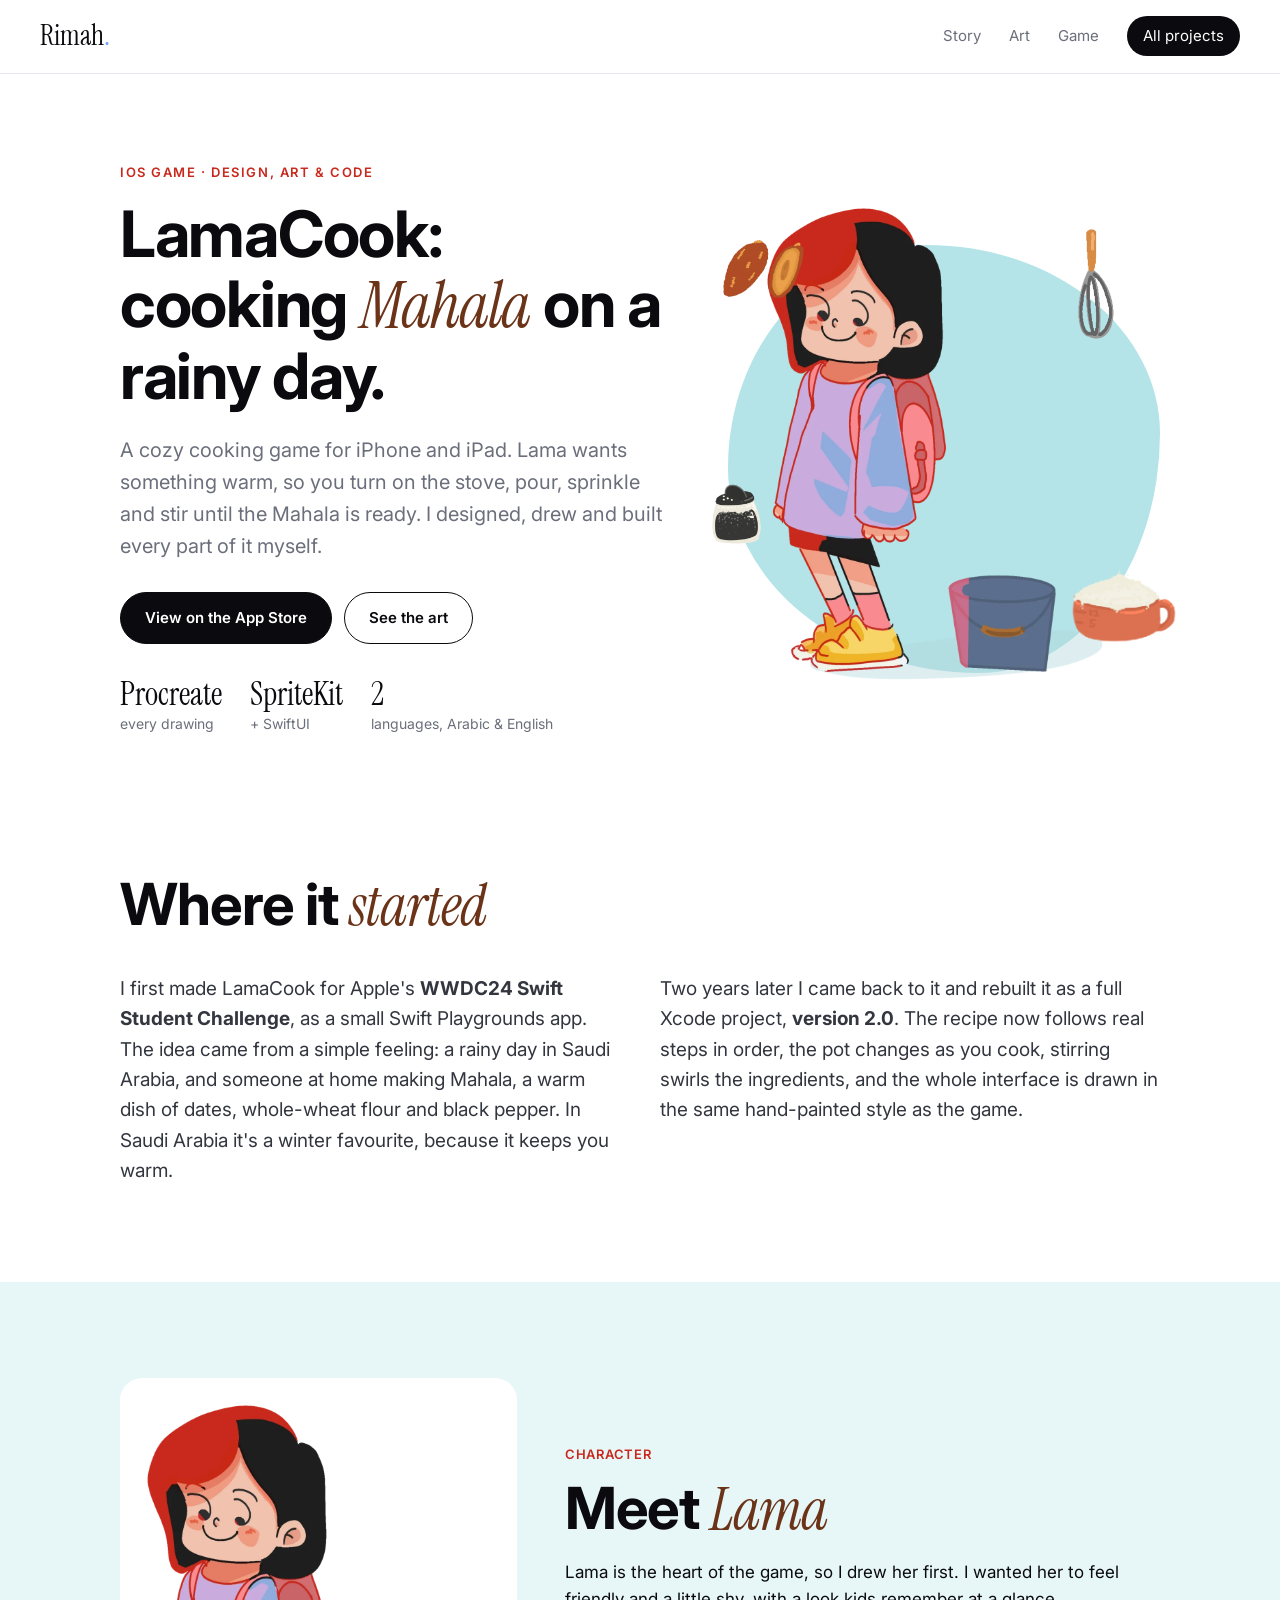
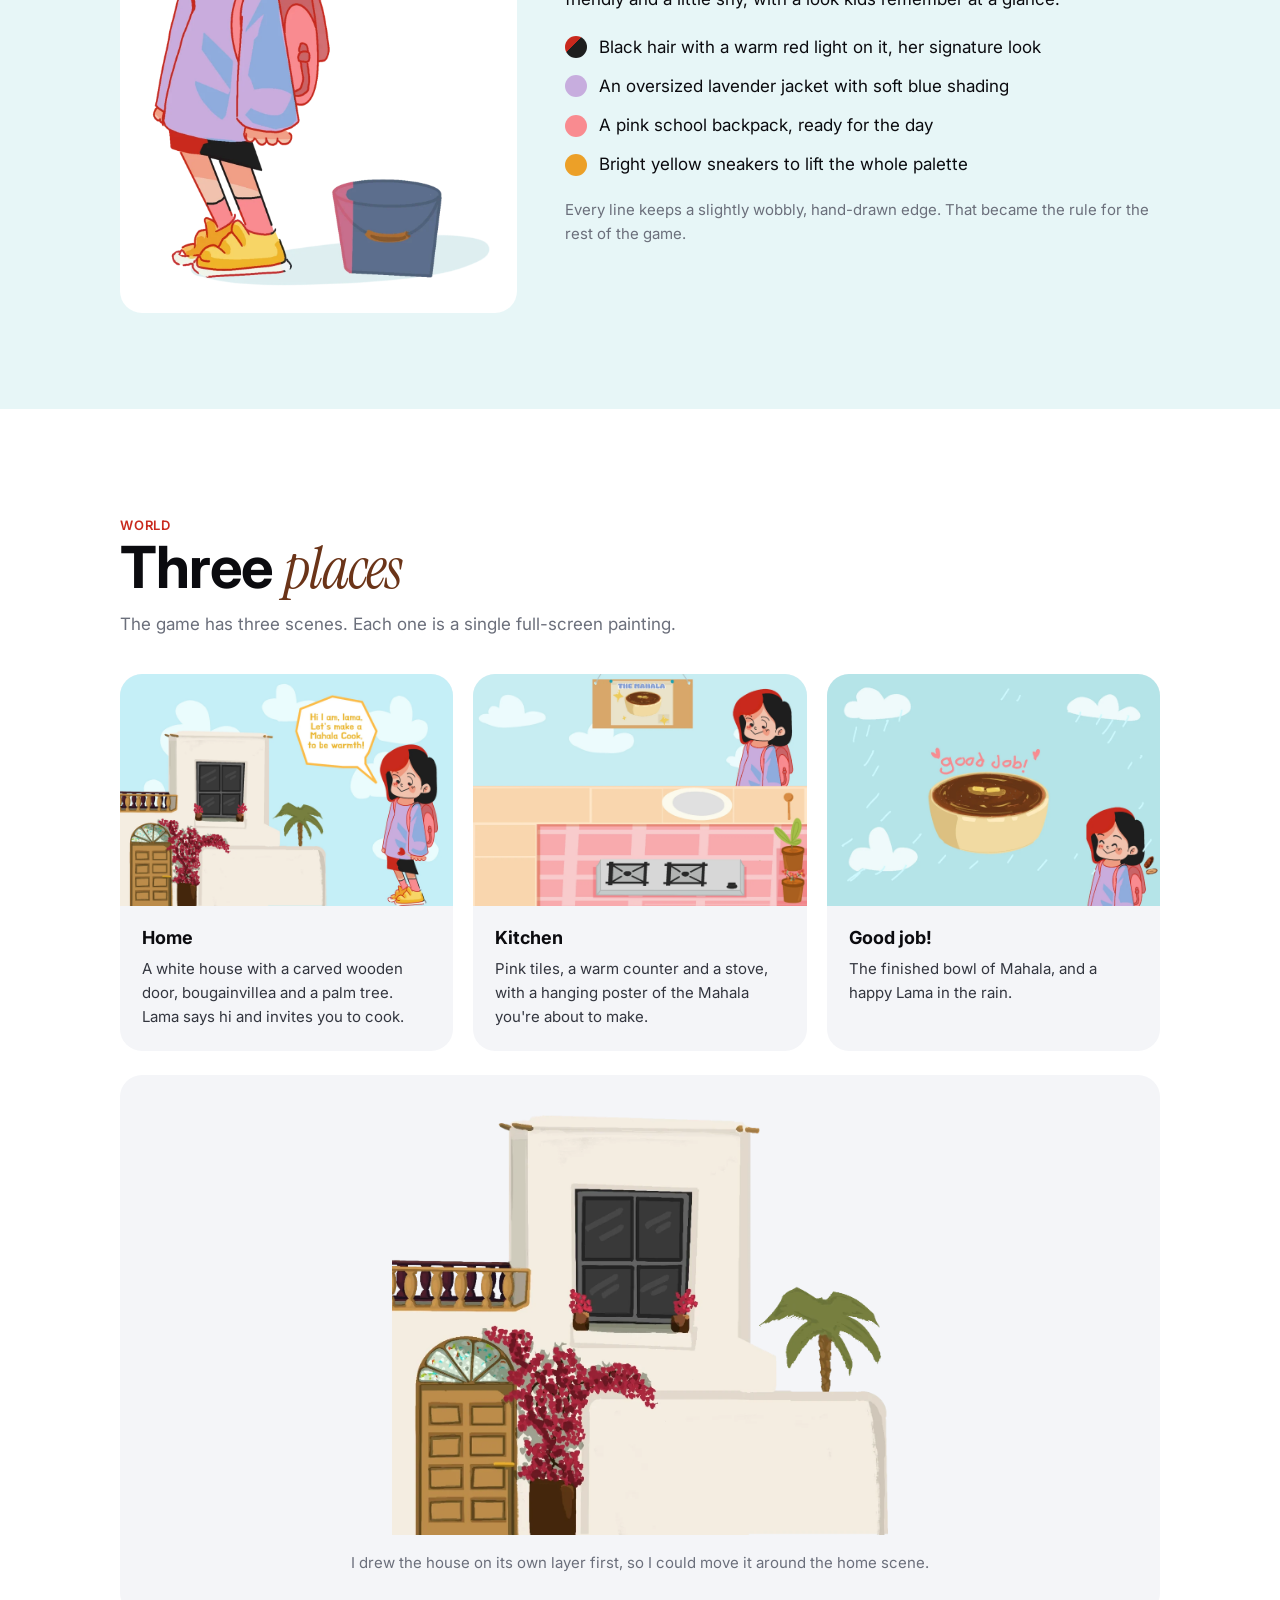
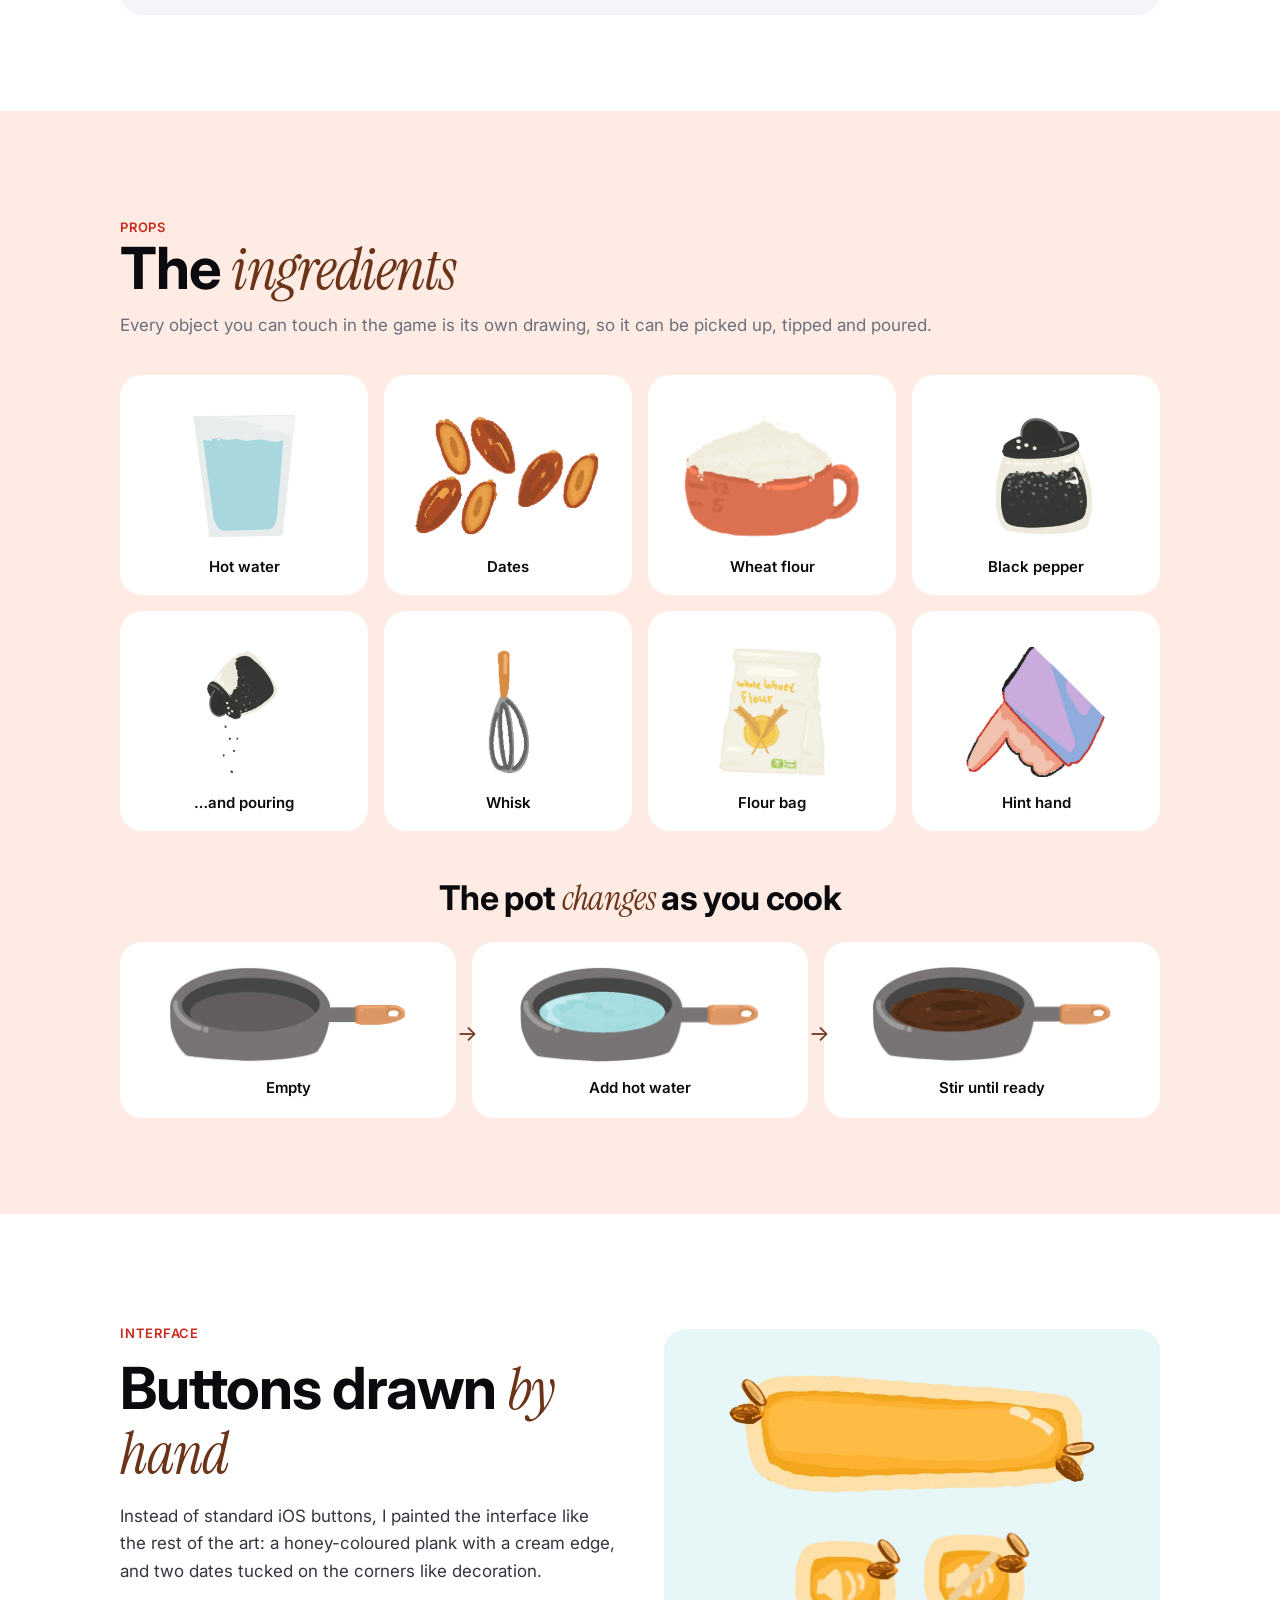
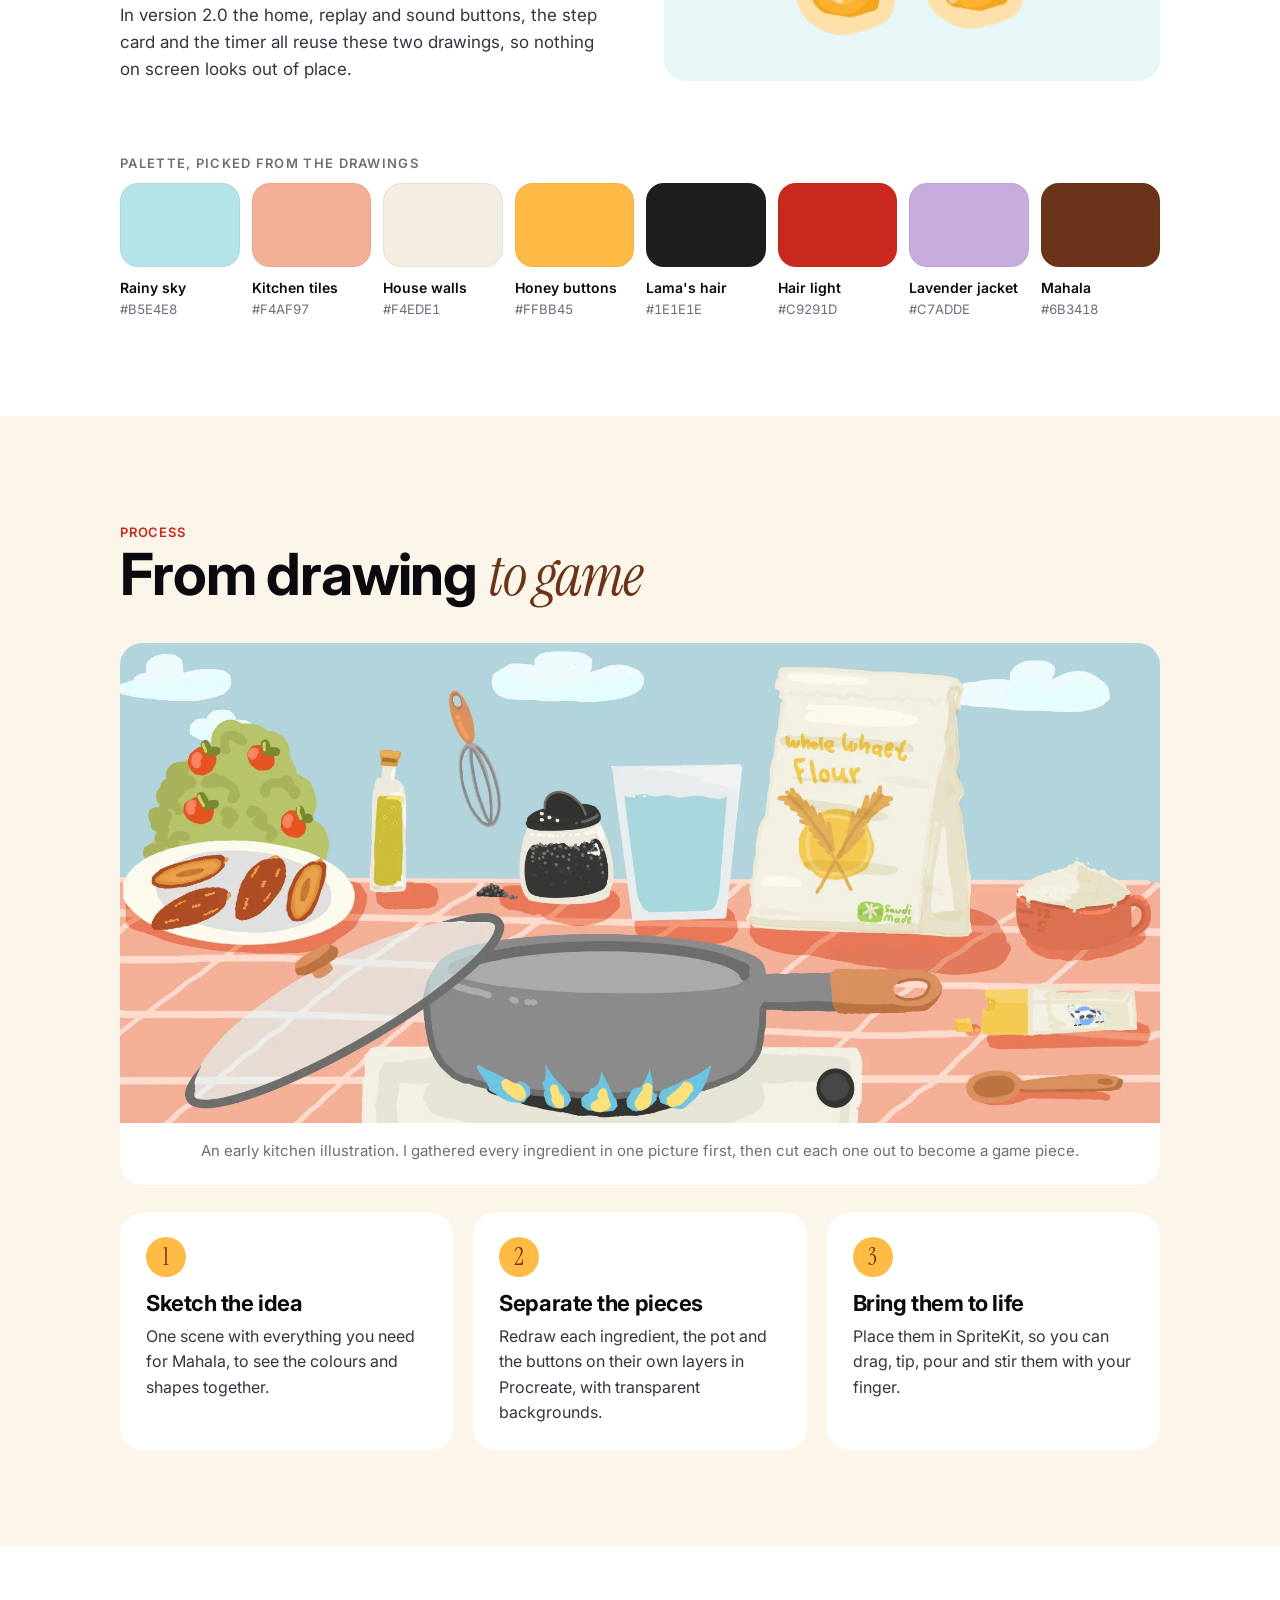
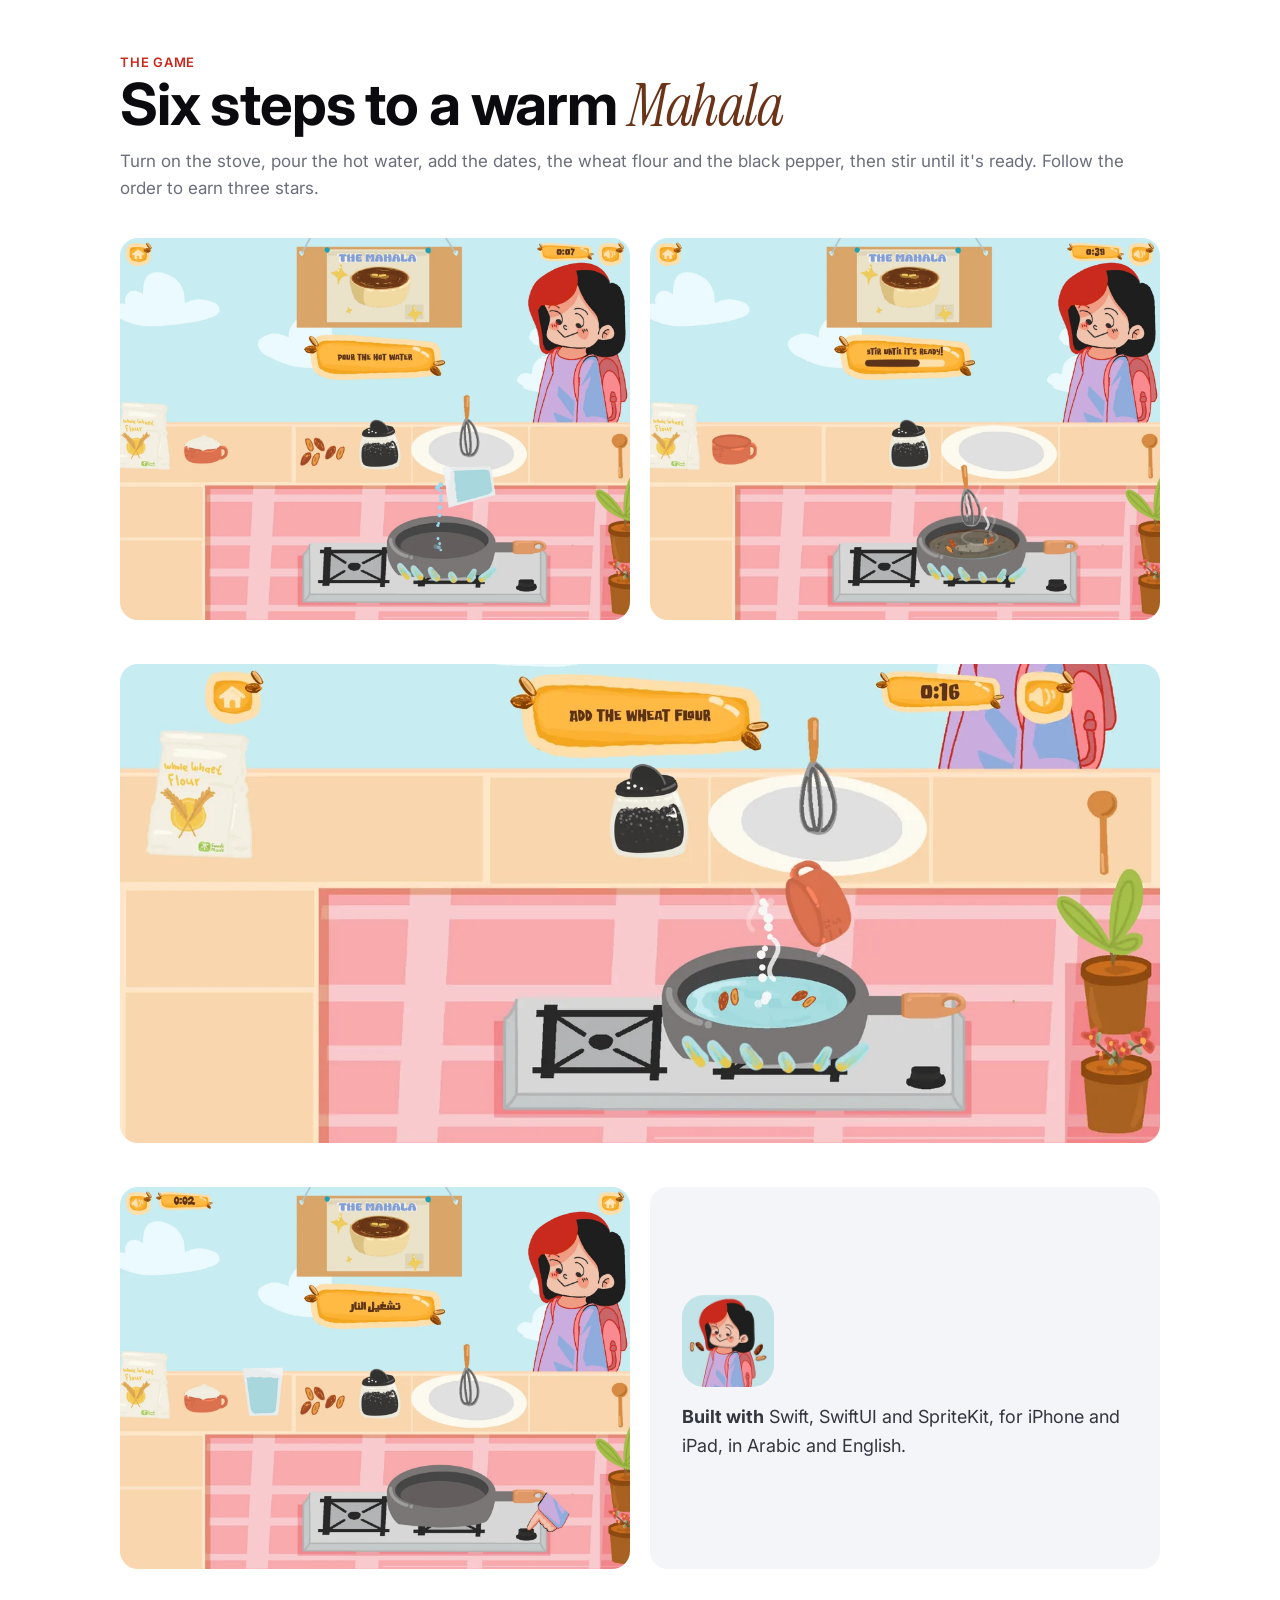
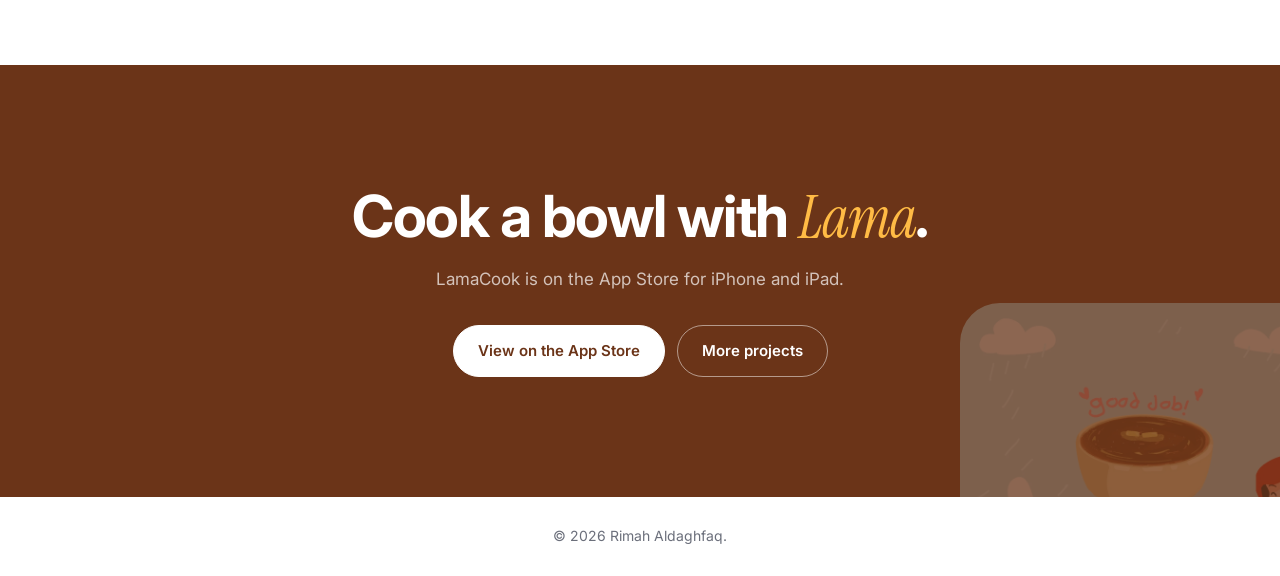
==== commit 24729ff1: "Fix LamaCook page: hair colours, house image shape, Mahala description" ====
--- a/lamacook.html
+++ b/lamacook.html
@@ -61,7 +61,7 @@
       <h2>Where it <em>started</em></h2>
     </div>
     <div class="lc-two">
-      <p>I first made LamaCook for Apple's <strong>WWDC24 Swift Student Challenge</strong>, as a small Swift Playgrounds app. The idea came from a simple feeling: a rainy day in Saudi Arabia, and someone at home making Mahala, a warm drink of dates, whole-wheat flour and black pepper.</p>
+      <p>I first made LamaCook for Apple's <strong>WWDC24 Swift Student Challenge</strong>, as a small Swift Playgrounds app. The idea came from a simple feeling: a rainy day in Saudi Arabia, and someone at home making Mahala, a warm dish of dates, whole-wheat flour and black pepper. In Saudi Arabia it's a winter favourite, because it keeps you warm.</p>
       <p>Two years later I came back to it and rebuilt it as a full Xcode project, <strong>version 2.0</strong>. The recipe now follows real steps in order, the pot changes as you cook, stirring swirls the ingredients, and the whole interface is drawn in the same hand-painted style as the game.</p>
     </div>
   </section>
@@ -70,14 +70,14 @@
   <section id="art" class="lc-band lc-sky">
     <div class="section lc-character">
       <div class="lc-character-art">
-        <img src="assets/lamacook/lama.webp" alt="Lama, a girl with half red and half black hair, a lavender jacket, a pink backpack and yellow sneakers, standing next to a blue bucket" loading="lazy" width="1000" height="1396">
+        <img src="assets/lamacook/lama.webp" alt="Lama, a girl with black hair lit with red, a lavender jacket, a pink backpack and yellow sneakers, standing next to a blue bucket" loading="lazy" width="1000" height="1396">
       </div>
       <div>
         <p class="tag">Character</p>
         <h2>Meet <em>Lama</em></h2>
         <p>Lama is the heart of the game, so I drew her first. I wanted her to feel friendly and a little shy, with a look kids remember at a glance.</p>
         <ul class="lc-notes">
-          <li><b style="--c:#c9291d"></b>Hair split in red and black, her signature shape</li>
+          <li><b class="hair"></b>Black hair with a warm red light on it, her signature look</li>
           <li><b style="--c:#c7adde"></b>An oversized lavender jacket with soft blue shading</li>
           <li><b style="--c:#f98b90"></b>A pink school backpack, ready for the day</li>
           <li><b style="--c:#ecA028"></b>Bright yellow sneakers to lift the whole palette</li>
@@ -166,7 +166,8 @@
         <li style="--c:#f4af97"><span>Kitchen tiles</span>#F4AF97</li>
         <li style="--c:#f4ede1"><span>House walls</span>#F4EDE1</li>
         <li style="--c:#ffbb45"><span>Honey buttons</span>#FFBB45</li>
-        <li style="--c:#c9291d"><span>Lama's hair</span>#C9291D</li>
+        <li style="--c:#1e1e1e"><span>Lama's hair</span>#1E1E1E</li>
+        <li style="--c:#c9291d"><span>Hair light</span>#C9291D</li>
         <li style="--c:#c7adde"><span>Lavender jacket</span>#C7ADDE</li>
         <li style="--c:#6b3418"><span>Mahala</span>#6B3418</li>
       </ul>
--- a/lamacook.css
+++ b/lamacook.css
@@ -54,6 +54,7 @@
 .lc-notes { list-style: none; padding: 0; margin: 20px 0; display: grid; gap: 12px; }
 .lc-notes li { display: flex; gap: 12px; align-items: center; }
 .lc-notes b { flex: none; width: 22px; height: 22px; border-radius: 50%; background: var(--c); }
+.lc-notes b.hair { background: linear-gradient(135deg, #c9291d 0 40%, #1e1e1e 40%); }
 
 /* SCENES */
 .lc-scenes { display: grid; grid-template-columns: repeat(3, 1fr); gap: 20px; }
@@ -62,7 +63,7 @@
 .lc-card figcaption { padding: 18px 22px 22px; font-size: 15px; color: #33363f; }
 .lc-card strong { display: block; font-size: 18px; color: var(--ink); margin-bottom: 4px; }
 .lc-wide { margin: 24px 0 0; background: var(--soft); border-radius: var(--radius); padding: clamp(20px, 4vw, 40px); }
-.lc-wide img { max-height: 420px; margin: 0 auto; }
+.lc-wide img { width: auto; max-width: 100%; max-height: 420px; margin: 0 auto; }
 .lc-wide figcaption { text-align: center; color: var(--muted); font-size: 15px; margin-top: 16px; }
 .lc-wide.flat { background: #fff; padding: 0; overflow: hidden; }
 .lc-wide.flat img { max-height: none; width: 100%; }
@@ -97,7 +98,7 @@
 .lc-ui-art img:last-child { width: 56%; }
 
 .lc-palette { margin-top: 56px; }
-.lc-palette ul { list-style: none; padding: 0; margin: 0; display: grid; grid-template-columns: repeat(7, 1fr); gap: 12px; }
+.lc-palette ul { list-style: none; padding: 0; margin: 0; display: grid; grid-template-columns: repeat(8, 1fr); gap: 12px; }
 .lc-palette li { font-size: 13px; color: var(--muted); font-variant-numeric: tabular-nums; }
 .lc-palette li::before { content: ""; display: block; height: 84px; border-radius: 18px; background: var(--c); margin-bottom: 10px; box-shadow: inset 0 0 0 1px rgba(0,0,0,0.05); }
 .lc-palette span { display: block; color: var(--ink); font-weight: 600; font-size: 14px; }
